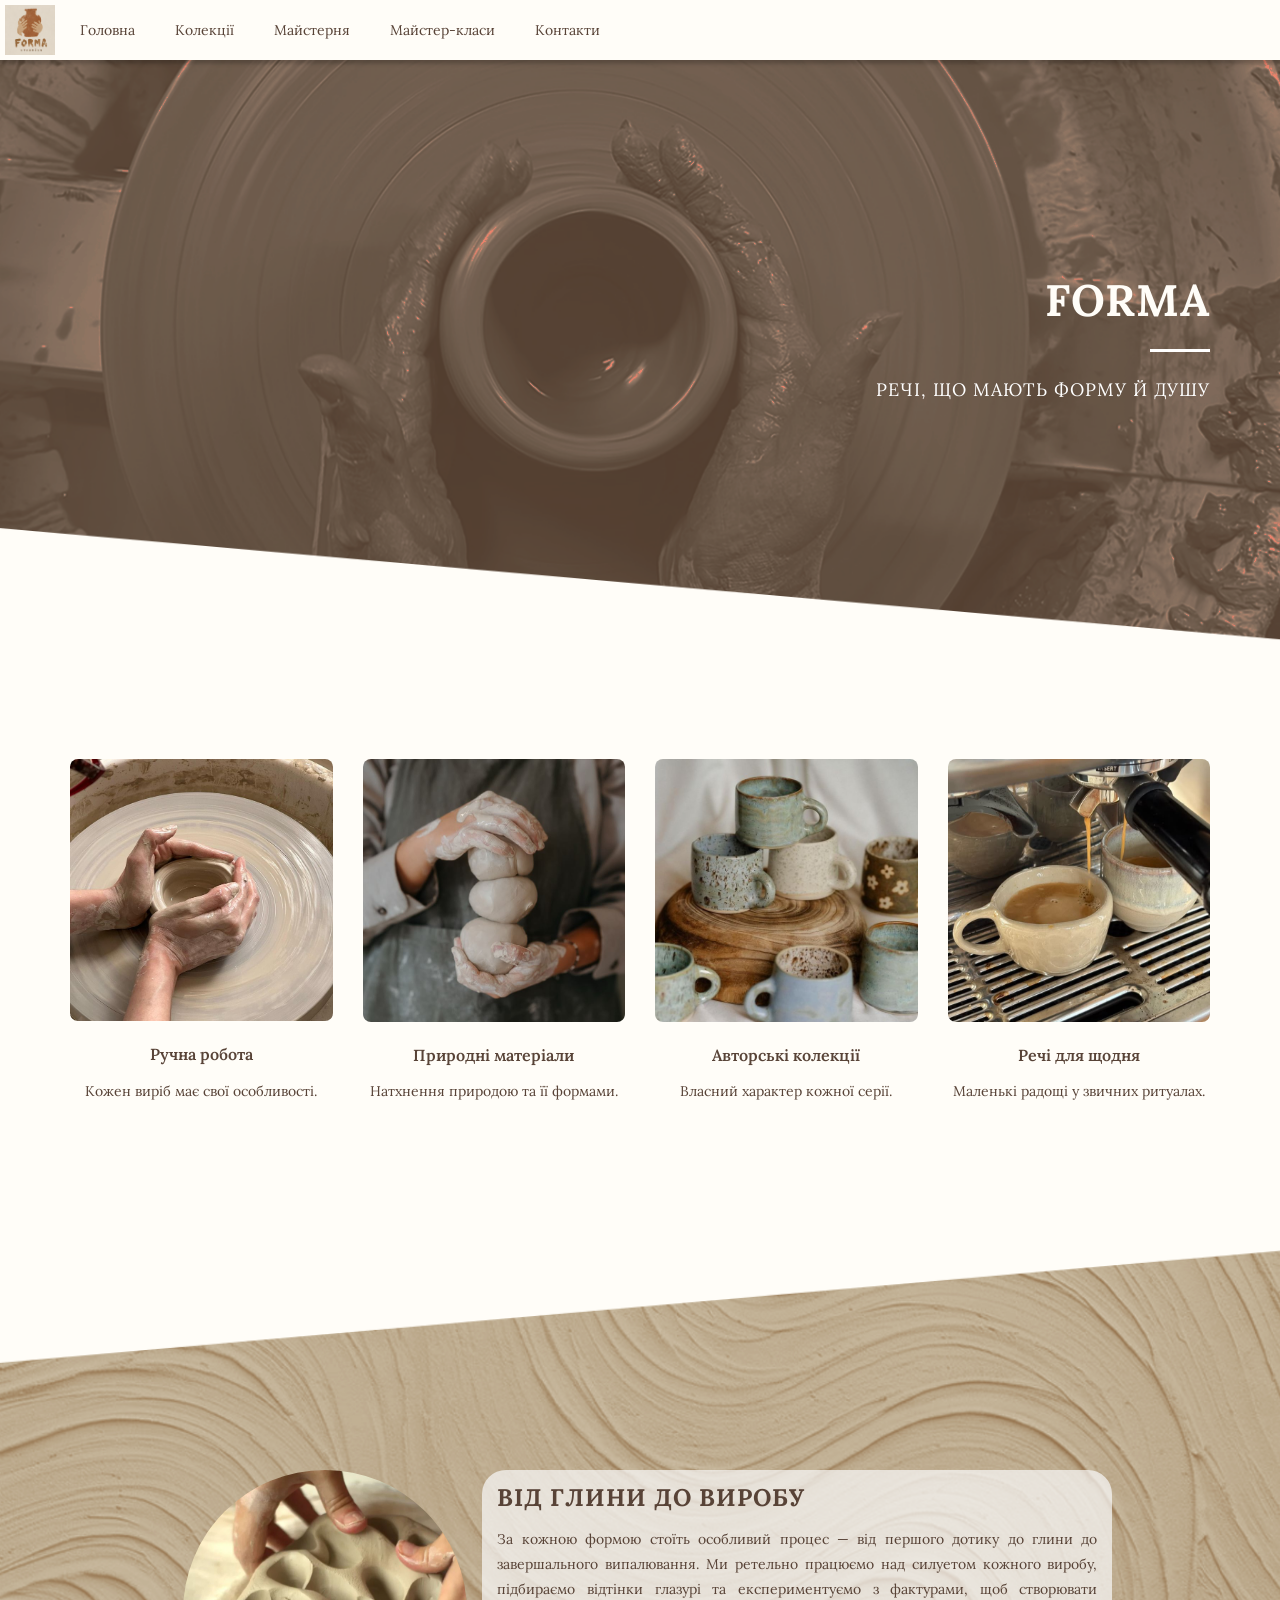
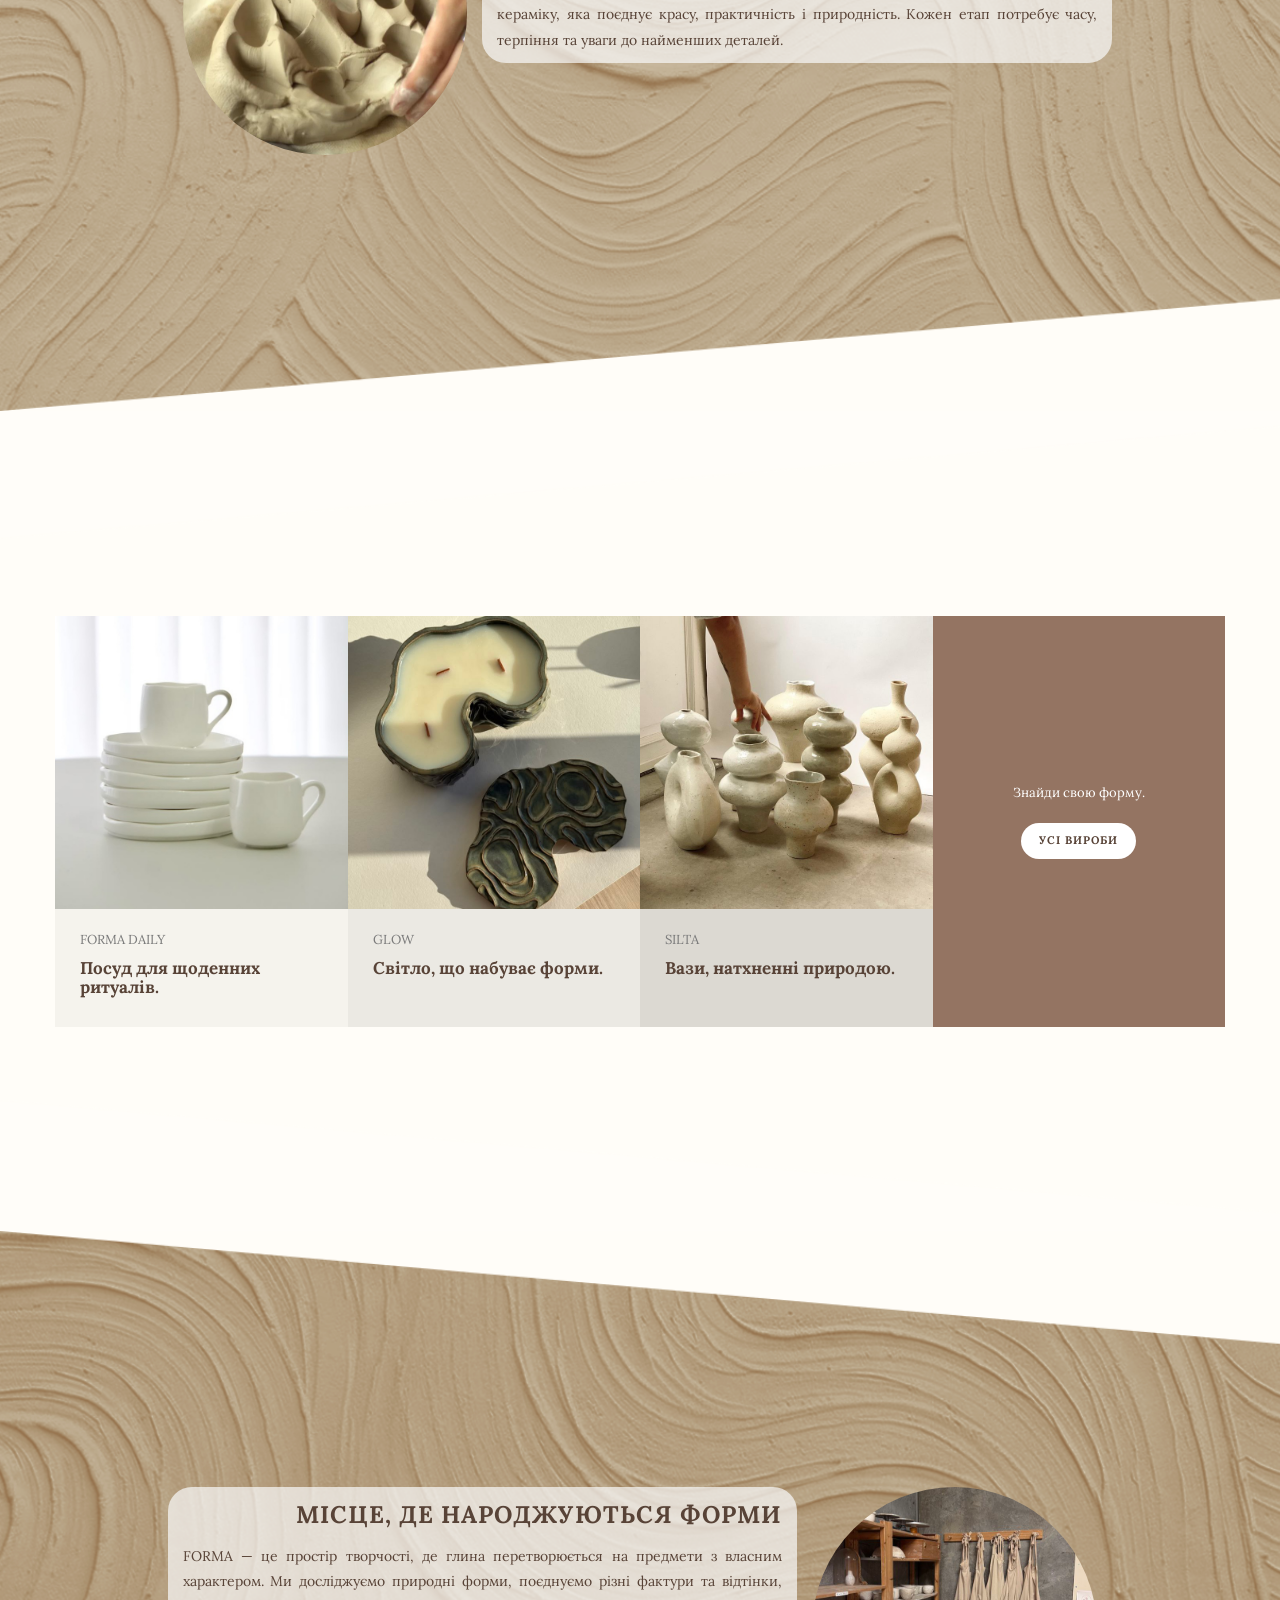
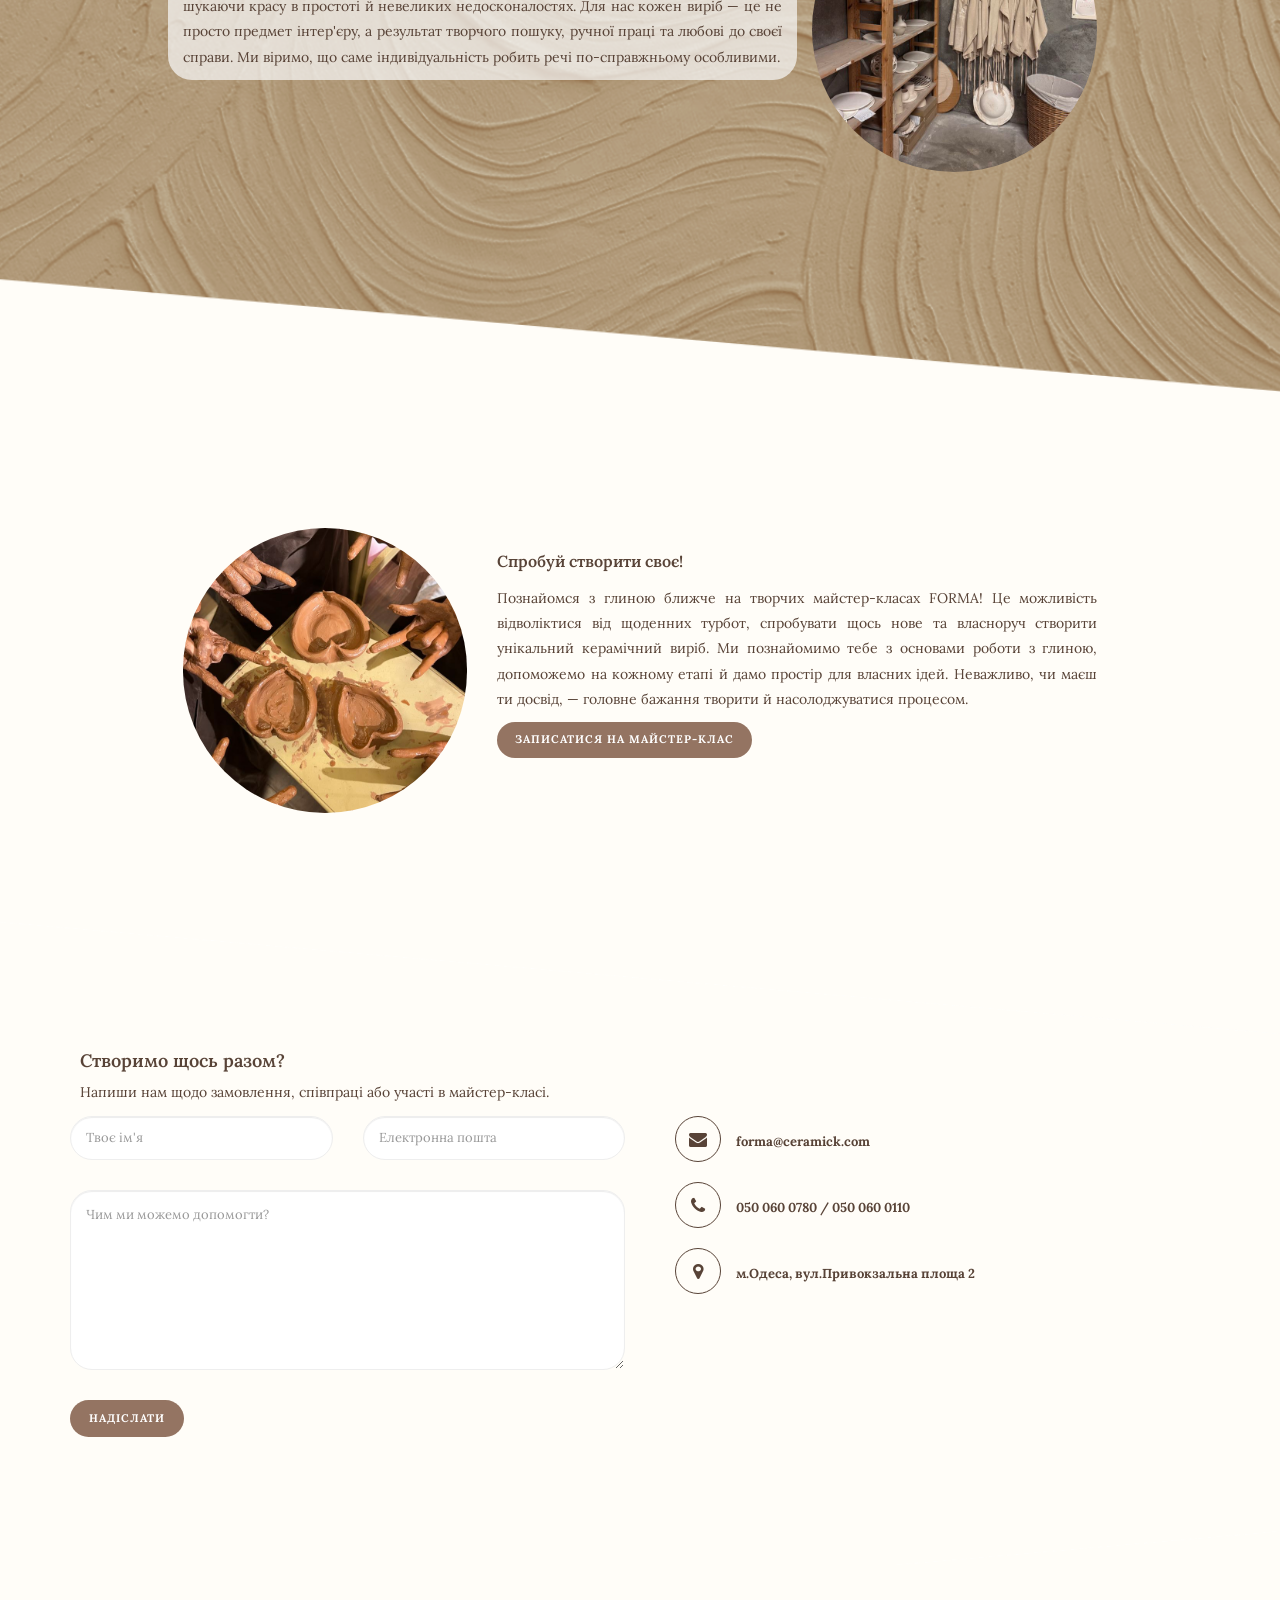
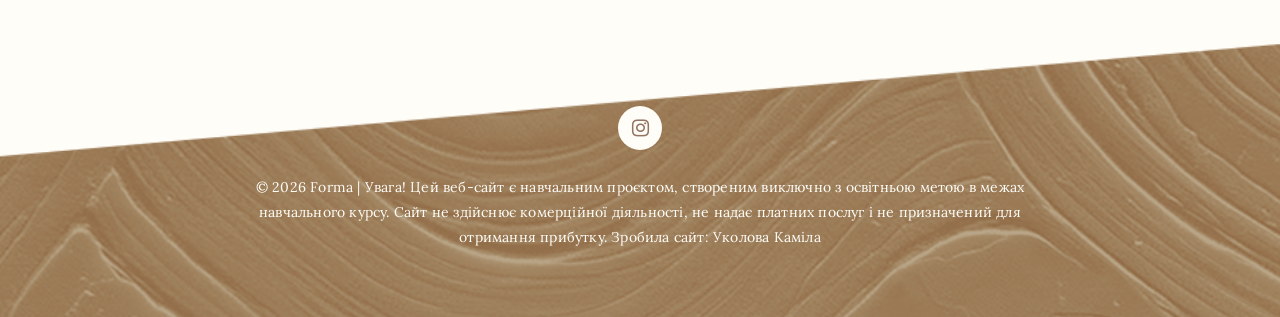
==== index.html @ e882577b "Add files via upload" ====
<!doctype html>
<!--[if lt IE 7]>      <html class="no-js lt-ie9 lt-ie8 lt-ie7" lang=""> <![endif]-->
<!--[if IE 7]>         <html class="no-js lt-ie9 lt-ie8" lang=""> <![endif]-->
<!--[if IE 8]>         <html class="no-js lt-ie9" lang=""> <![endif]-->
<!--[if gt IE 8]><!--> <html class="no-js" lang=""> <!--<![endif]-->
    <head>
        <meta charset="utf-8">
        <meta http-equiv="X-UA-Compatible" content="IE=edge,chrome=1">
<!--

Template 2091 Ziggy

http://www.tooplate.com/view/2091-ziggy

-->
        <title>Forma ceramick</title>
        <meta name="description" content="">
        <meta name="viewport" content="width=device-width, initial-scale=1">
        
		<link href="https://fonts.googleapis.com/css2?family=Lora:wght@400;500;600;700&display=swap" rel="stylesheet">
        <link rel="apple-touch-icon" href="apple-touch-icon.png">

        <link rel="stylesheet" href="css/bootstrap.min.css">
        <link rel="stylesheet" href="css/bootstrap-theme.min.css">
        <link rel="stylesheet" href="css/fontAwesome.css">
        <link rel="stylesheet" href="css/tooplate-style.css">

        <script src="js/vendor/modernizr-2.8.3-respond-1.4.2.min.js"></script>
		<style>
			.coolknopki{
				padding: 20px;
				color: #584337;
				transition: all 0.3s;
			}
			.coolknopki:hover {
				background-color: #584337;
				color: rgb(255, 253, 248);
				text-decoration: none;
			}
			.icon {
				overflow: hidden;
				border-radius: 8px;
			}
			.icon img {
				width: 100%;
				display: block;
				transition: transform 0.4s ease;
			}
			.icon:hover img {
				transform: scale(1.08);
			}
			html {
				scroll-behavior: smooth;
			}
			.krutayaknopka {
				text-decoration: none;
				padding: 10px 18px;
				display: inline-block;
				border-radius: 24px;
				font-size: 11px;
				text-transform: uppercase;
				font-weight: 700;
				background-color: #947462;
				color: #fff;
				letter-spacing: 1px;
				transition: all 0.3s;

			}
			.krutayaknopka:hover {
				color: #fff;
				background-color: #584337;
				text-decoration: none;
			}
			.fon {
				background-color: rgba(250, 250, 250, 70%);
				border-radius: 24px;
			}
			
			.krug {
				border-radius: 50%;
			} 
			.description {
				text-align: justify;
			}
			
			h4 {
				color: #584337;
				font-weight: 700;
			}
			
			p {
				color: #584337;
			}
			body,
			button,
			input,
			textarea,
			select {
				font-family: 'Lora', serif;
			}

			p {
				font-size: 14px;
				line-height: 1.8;
				color: #584337;
			}

			h4 {
				font-family: 'Lora', serif;
				font-weight: 600;
				color: #584337;
			}
		</style>
    </head>
    <body style="background-color: rgb(255, 253, 248)">
          <div style="position:fixed; background-color: rgb(255, 253, 248); z-index: 99999999; width: 100%; box-shadow: 0 4px 3.8px .2px rgba(0, 0, 0, .22); display: flex;" class="nav-links">
			<img src= "img\forma logo.png" alt="cool logo" style="width: 50px; height: 50px; margin: 5px">
			<a href="#home" class="coolknopki">Головна</a>
			<a href="portfolio-page.html" class="coolknopki">Колекції</a>
			<a href="#workshop" class="coolknopki">Майстерня</a>
			<a href="#classes" class="coolknopki">Майстер-класи</a>	
			<a href="#contacts" class="coolknopki">Контакти</a>
		  </div>

        <section id="home" class="first-section">
          <div class="container">
            <div class="row">
              <div class="col-md-12">
                <div class="text-content">
                  <h2 style="color: rgb(255, 253, 248)">Forma</h2>
                  <div class="line-dec"></div>
                  <span>Речі, що мають форму й душу</span>
                </div>
              </div>
            </div>
          </div>
        </section>

        <section class="second-section">
          <div class="container">
            <div class="row">
              <div class="col-md-3 col-sm-6">
                <div class="service-item">
                  <div class="icon">
                    <img src="img/ручна робота.jpg" alt="">
                  </div>
                  <h4>Ручна робота</h4>
                  <p>Кожен виріб має свої особливості.</p>
                </div>
              </div>
              <div class="col-md-3 col-sm-6">
                <div class="service-item">
                  <div class="icon">
                    <img src="img/природні матеріали.jpg" alt="">
                  </div>
                  <h4>Природні матеріали</h4>
                  <p>Натхнення природою та її формами.</p>
                </div>
              </div>
              <div class="col-md-3 col-sm-6">
                <div class="service-item">
                  <div class="icon">
                    <img src="img/авторські колекції.jpg" alt="">
                  </div>
                  <h4>Авторські колекції</h4>
                  <p>Власний характер кожної серії.</p>
                </div>
              </div>
              <div class="col-md-3 col-sm-6">
                <div class="service-item">
                  <div class="icon">
                    <img src="img/речі на щодня.jpg" alt="">
                  </div>
                  <h4>Речі для щодня</h4>
                  <p>Маленькі радощі у звичних ритуалах.</p>
                </div>
              </div>
            </div>
          </div>
        </section>

        <section class="third-section">
          <div class="container">
            <div class="row">
              <div class="col-md-10 col-md-offset-1">
                <div class="left-image col-md-4" >
                  <img src="img/від глини до виробу.jpg" class="krug" alt="">
                </div>
                <div class="right-text col-md-8 fon">
                  <h4 style="margin-top: 15px">Від глини до виробу</h4>
                  <p class="description">За кожною формою стоїть особливий процес — від першого дотику до глини до завершального випалювання. Ми ретельно працюємо над силуетом кожного виробу, підбираємо відтінки глазурі та експериментуємо з фактурами, щоб створювати кераміку, яка поєднує красу, практичність і природність. Кожен етап потребує часу, терпіння та уваги до найменших деталей.</p>
                </div>
              </div>
            </div>
          </div>
        </section>

        <section class="fourth-section">
          <div class="container">
            <div class="row">
              <div class="col-md-3 col-sm-6">
                <div class="portfolio-item first-item">
                  <div class="image icon" style="border-radius:0">
                    <a href="img/01-big-item.jpg" data-lightbox="image-1"><img src="img/щоденні ритуали.jpg"></a>
                  </div>
                  <div class="text">
                    <span>FORMA DAILY</span>
                    <h4>Посуд для щоденних ритуалів.</h4>
                  </div>
                </div>
              </div>
              <div class="col-md-3 col-sm-6">
                <div class="portfolio-item second-item">
                  <div class="image icon" style="border-radius:0">
                    <a href="img/02-big-item.jpg" data-lightbox="image-1"><img src="img/свічки2.jpg"></a>
                  </div>
                  <div class="text">
                    <span>GLOW</span>
                    <h4>Світло, що набуває форми.</h4>
                  </div>
                </div>
              </div>
              <div class="col-md-3 col-sm-6">
                <div class="portfolio-item third-item">
                  <div class="image icon" style="border-radius:0">
                    <a href="img/03-big-item.jpg" data-lightbox="image-1"><img src="img/декор і плавні силуети.jpg"></a>
                  </div>
                  <div class="text">
                    <span>SILTA</span>
                    <h4>Вази, натхненні природою.</h4>
                  </div>
                </div>
              </div>
              <div class="col-md-3 col-sm-6">
                <div class="send-to-portfolio">
                  <span>Знайди свою форму.</span>
                  <div class="primary-button">
                    <a href="portfolio-page.html">Усі вироби</a>
                  </div>
                </div>
              </div>
            </div>
          </div>
        </section>

        <section id="workshop" class="fivth-section">
          <div class="container">
            <div class="row">
              <div class="col-md-10 col-md-offset-1"> 
                <div class="left-text col-md-8 fon">
                  <h4 style="margin-top: 15px">Місце, де народжуються форми</h4>
                  <p class="description">FORMA — це простір творчості, де глина перетворюється на предмети з власним характером. Ми досліджуємо природні форми, поєднуємо різні фактури та відтінки, шукаючи красу в простоті й невеликих недосконалостях. Для нас кожен виріб — це не просто предмет інтер'єру, а результат творчого пошуку, ручної праці та любові до своєї справи. Ми віримо, що саме індивідуальність робить речі по-справжньому особливими.</p>
                </div>
                <div class="right-image col-md-4">
                  <img src="img/історія форми.jpg" class="krug"  alt="">
                </div>
              </div>
            </div>
          </div>
        </section>
		
		<section id="classes" class="second-section">
          <div class="container">
            <div class="row">
				<div class="col-md-10 col-md-offset-1">
					<div class="left-image col-md-4">
					  <img src="img/майстеркласи.jpg" class="kartinka krug"  alt="">
					</div>
					<div class="right-text col-md-8">
					  <h4>Спробуй створити своє!</h4>
					  <p class="description">Познайомся з глиною ближче на творчих майстер-класах FORMA! Це можливість відволіктися від щоденних турбот, спробувати щось нове та власноруч створити унікальний керамічний виріб. Ми познайомимо тебе з основами роботи з глиною, допоможемо на кожному етапі й дамо простір для власних ідей. Неважливо, чи маєш ти досвід, — головне бажання творити й насолоджуватися процесом.</p>
					</div>
					<div>
						<a href="#contacts" class="krutayaknopka" style="margin-left: 15px">ЗАПИСАТИСЯ НА МАЙСТЕР-КЛАС</a>
					</div>
				</div>
            </div>
          </div>
        </section>

        <section id="contacts" class="sixth-section">
          <div class="container">
            <div class="row">
				<h4 style= "padding-left:25px">Створимо щось разом?</h4>
				<p style= "padding-left:25px">Напиши нам щодо замовлення, співпраці або участі в майстер-класі.</p>
              <div class="col-md-6">
                <div class="row">
                  <form id="contact" action="" method="post">
                    <div class="col-md-6">
                      <fieldset>
                        <input name="name" type="text" class="form-control" id="name" placeholder="Твоє ім'я" required="">
                      </fieldset>
                    </div>
                    <div class="col-md-6">
                      <fieldset>
                        <input name="email" type="email" class="form-control" id="email" placeholder="Електронна пошта" required="">
                      </fieldset>
                    </div>
                    <div class="col-md-12">
                      <fieldset>
                        <textarea name="message" rows="6" class="form-control" id="message" placeholder="Чим ми можемо допомогти?" required=""></textarea>
                      </fieldset>
                    </div>
                    <div class="col-md-12">
                      <fieldset>
                        <button type="submit" id="form-submit" class="btn">НАДІСЛАТИ</button>
                      </fieldset>
                    </div>
                  </form>
                </div>
              </div>
              <div class="col-md-5">
                <div class="right-info">
                  <ul>
                    <li><a href="#"><i class="fa fa-envelope"></i>forma@ceramick.com</a></li>
                    <li><a href="#"><i class="fa fa-phone"></i>050 060 0780 / 050 060 0110</a></li>
                    <li><a href="#"><i class="fa fa-map-marker"></i>м.Одеса, вул.Привокзальна площа 2</a></li>
                  </ul>
                </div>
              </div>
            </div>
          </div>
        </section>

        <footer>
          <div class="container">
            <div class="row">
              <div class="col-md-12">
                <ul>
					<li>
						<a href="https://www.instagram.com/a.valaku?cplk=MWNodnZlajVlbTN4bg=="
						   target="_blank"
						   rel="noopener noreferrer"
						   aria-label="Instagram FORMA">
							<i class="fa fa-instagram" aria-hidden="true"></i>
						</a>
					</li>
				</ul>
                <p class="copyright">
					&copy; 2026 Forma | Увага! Цей веб-сайт є навчальним проєктом,
					створеним виключно з освітньою метою в межах навчального курсу.
					Сайт не здійснює комерційної діяльності, не надає платних послуг
					і не призначений для отримання прибутку. Зробила сайт: Уколова Каміла
				</p>
              </div>
            </div>
          </div>
        </footer>

        <script src="//ajax.googleapis.com/ajax/libs/jquery/1.11.2/jquery.min.js"></script>
        <script>window.jQuery || document.write('<script src="js/vendor/jquery-1.11.2.min.js"><\/script>')</script>

        <script src="js/vendor/bootstrap.min.js"></script>

        <script src="js/plugins.js"></script>
        <script src="js/main.js"></script>

    </body>
</html>
---- css/tooplate-style.css ----
/* 

Template 2091 Ziggy

http://www.tooplate.com/view/2091-ziggy

*/

/*============
BASIC STYLE
============*/

ul {
	padding: 0;
	margin: 0;
	list-style: none;
}

body {
    font-family: 'Lora', serif;
}

p {
	font-size: 13px;
	color: #7a7a7a;
	line-height: 22px;
}

.primary-button a {
	text-decoration: none;
	padding: 10px 18px;
	display: inline-block;
	border-radius: 24px;
	font-size: 11px;
	text-transform: uppercase;
	font-weight: 700;
	letter-spacing: 1px;
}
section[id] {
    scroll-margin-top: 70px;
}

/* ======================
----- FIRST SECTION------
=======================*/

.first-section {
	background-image: url(../img/first-section-new1.png);
	background-size: cover;
	width: 100%;
	background-repeat: no-repeat;
	padding: 20% 0px 20% 0px;
}

.first-section .text-content {
	text-align: right;
	color: #fff;
}

.first-section .text-content h2 {
	font-size: 44px;
	text-transform: uppercase;
	font-weight: 900;
	letter-spacing: 1px;
}

.first-section .text-content .line-dec {
	width: 60px;
	height: 3px;
	background-color: #fff;
	margin: 25px 0px 25px auto;
}

.first-section .text-content span {
	font-size: 18px;
	text-transform: uppercase;
	font-weight: 300;
	letter-spacing: 1px;
}


/* ======================
---- SECOND SECTION------
=======================*/

.second-section {
	padding: 100px 0px;
}

.second-section .service-item {
	text-align: center;
}

.second-section .service-item .icon img {
	max-width: 100%;
	overflow: hidden;
}

.second-section h4 {
	font-size: 16px;
	margin-top: 25px;
	margin-bottom: 15px;
}


/* ======================
----- THIRD SECTION------
=======================*/

.third-section {
	background-image: url(../img/third-section-new.png);
	background-size: cover;
	width: 100%;
	background-repeat: no-repeat;
	padding: 20% 0px;
}

.third-section .left-image img {
	width: 100%;
	overflow: hidden;
	text-align: center;
}

.kartinka {
	width: 100%;
	overflow: hidden;
	text-align: center;
}

.third-section .right-text {
	display: inline;
}

.third-section em {
	font-size: 18px;
	font-style: normal;
	font-weight: 300;
}

.third-section h4 {
	margin-top: 60px;
	font-size: 24px;
	font-weight: 700;
	text-transform: uppercase;
	letter-spacing: 1px;
}

.third-section p {
	margin-top: 15px;
}


/* ======================
---- FOURTH SECTION -----
=======================*/

.fourth-section {
	background-image: url(../img/fourth-section-new.png);
	background-size: cover;
	width: 100%;
	background-repeat: no-repeat;
	padding: 16% 0px;
}

.fourth-section .col-md-3 {
	padding-left: 0px;
	padding-right: 0px;
}

.fourth-section .portfolio-item img {
	width: 100%;
	overflow: hidden;
	aspect-ratio: 1/1;
}

.fourth-section .first-item .text {
	background-color: #4f473a0e;
}

.fourth-section .second-item .text {
	background-color: #4f473a1c;
}

.fourth-section .third-item .text {
	background-color: #4f473a33;
}

.fourth-section .portfolio-item .text {
	padding: 20px 25px;
	height: 120px;
}

.fourth-section .portfolio-item .text span {
	font-size: 13px;
	color: #7a7a7a;
}

.fourth-section .portfolio-item .text h4 {
	font-size: 17px;
	font-weight: 700;
}

.fourth-section .send-to-portfolio {
	background-color: #947462;
	text-align: center;
	padding:  46.7% 0px;
}

.fourth-section .send-to-portfolio span {
	display: inline-block;
	font-size: 13px;
	color: #fff;
}

.fourth-section .send-to-portfolio .primary-button {
	margin-top: 20px;
}

.fourth-section .send-to-portfolio .primary-button a {
	background-color: #fff;
	color: #584337;
	transition: all 0.3s;
}

.fourth-section .send-to-portfolio .primary-button a:hover {
	background-color: #584337;
	color: #fff;

}

.fourth-section .row {
    display: flex;
    align-items: stretch;
}

.fourth-section .row > .col-md-3 {
    display: flex;
    flex-direction: column;
}

.fourth-section .portfolio-item {
    width: 100%;
    display: flex;
    flex-direction: column;
    height: 100%;
}

.fourth-section .portfolio-item .image {
    flex-shrink: 0;
}

.fourth-section .portfolio-item .text {
    flex: 1;
}

.fourth-section .send-to-portfolio {
    width: 100%;
    height: 100%;
    padding: 20px;
    display: flex;
    flex-direction: column;
    justify-content: center;
    align-items: center;
    box-sizing: border-box;
    text-align: center;
}
@media (max-width: 767px) {
    .fourth-section .row {
        display: block;
    }

    .fourth-section .row > .col-md-3 {
        display: block;
    }

    .fourth-section .send-to-portfolio {
        min-height: 220px;
        height: auto;
    }
}

/* ======================
----- FIVTH SECTION------
=======================*/

.fivth-section {
	background-image: url(../img/fivth-section-new.png);
	background-size: cover;
	width: 100%;
	background-repeat: no-repeat;
	padding: 20% 0px;
}

.fivth-section .right-image {
	display: inline;
}

.fivth-section .right-image img {
	max-width: 100%;
	overflow: hidden;
	text-align: center;
}

.fivth-section .left-text {
	display: inline;
	text-align: right;
}

.fivth-section em {
	font-size: 18px;
	font-style: normal;
	font-weight: 300;
}

.fivth-section h4 {
	margin-top: 60px;
	font-size: 24px;
	font-weight: 700;
	text-transform: uppercase;
	letter-spacing: 1px;
}

.fivth-section p {
	margin-top: 15px;
}


/* ======================
----- SIXTH SECTION------
=======================*/

.sixth-section {
	background-image: url(../img/sixth-section-new.png);
	background-size: cover;
	width: 100%;
	background-repeat: no-repeat;
	padding: 10% 0px;
}

.sixth-section input {
	padding-left: 15px;
	font-size: 13px;
	color: #7a7a7a;
	border: 1px solid #eee;
	outline: none;
	height: 44px;
	border-radius: 22px;
	width: 100%;
	margin-bottom: 30px;
}

.sixth-section textarea {
	border-radius: 22px;
	border: 1px solid #eee;
	padding: 15px;
	font-size: 13px;
	color: #7a7a7a;
	outline: none;
	margin-bottom: 25px;
	height: 180px;
	max-height: 250px;
	width: 100%;
	max-width: 100%;
	max-height: 240px;
	display: inline-block;
}

.sixth-section button {
	text-decoration: none;
	padding: 10px 18px;
	display: inline-block;
	border-radius: 24px;
	font-size: 11px;
	text-transform: uppercase;
	font-weight: 700;
	background-color: #947462;
	color: #fff;
	letter-spacing: 1px;
	transition: all 0.3s;

}

.sixth-section button:hover {
	color: #fff;
	background-color: #584337;
}

.sixth-section .right-info {
	margin-left: 20px;
}

.sixth-section .right-info ul {
	padding: 0;
	margin: 0;
	list-style: none;
}

.sixth-section .right-info ul li {
	display: block;
	font-size: 13px;
	font-weight: 700;
	color: #584337;
	margin-bottom: 20px;
}

.sixth-section .right-info ul li a {
	text-decoration: none;
	color: #584337;
}

.sixth-section .right-info ul li i {
	margin-right: 15px;
	display: inline-block;
	width: 46px;
	height: 46px;
	line-height: 46px;
	text-align: center;
	color: #584337;
	border-radius: 50%;
	border: 1px solid #584337;
	font-size: 18px;
}

/* ======================
----- FOOTER SECTION ----
=======================*/

footer {
	text-align: center;
	background-image: url(../img/footer-new.png);
	background-size: cover;
	width: 100%;
	background-repeat: no-repeat;
	padding: 11% 0px 4% 0px;
}

footer ul {
	padding: 0;
	margin: 0;
	list-style: none;
}

footer ul li {
	display: inline-block;
	margin: 0 3px;
}

footer ul li a {
    font-size: 20px;
    color: #947462;
    display: inline-flex;
    align-items: center;
    justify-content: center;
    width: 44px;
    height: 44px;
    text-align: center;
    background-color: #fffdf8;
    border-radius: 50%;
    transition: all 0.3s ease;
    text-decoration: none;
}

footer ul li a:hover {
    background-color: #584337;
    color: #fffdf8;
}

footer p {
	margin-top: 20px;
	font-size: 13px;
	font-weight: 300;
	letter-spacing: 0.2px;
	color: #fff;
}

footer em {
	font-style: normal;
	font-weight: 600;
}

footer a {
	color: #fff;
}

footer a:hover {
	color: #fff;
}


/* =====================
----- GALLERY PAGE -----
======================*/

.first-gallery-section {
	background-image: url(../img/first-section-new1.png);
	background-size: cover;
	width: 100%;
	background-repeat: no-repeat;
	padding: 20% 0px 20% 0px;
}

.first-gallery-section .text-content {
	text-align: right;
	color: #fff;
}

.first-gallery-section .text-content h2 {
	font-size: 44px;
	text-transform: uppercase;
	font-weight: 900;
	letter-spacing: 1px;
}

.first-gallery-section .text-content .line-dec {
	width: 60px;
	height: 3px;
	background-color: #fff;
	margin: 25px 0px 25px auto;
}

.first-gallery-section .text-content span {
	font-size: 18px;
	text-transform: uppercase;
	font-weight: 300;
	letter-spacing: 1px;
}

.send-to-home  {
	margin-top: 100px;
	margin-bottom: 50px;
}

.send-to-home .back-to-home {
	background-color: #415b90;
	text-align: center;
	padding: 45px 0px;
}

.send-to-home .back-to-home span {
	display: inline-block;
	font-size: 13px;
	color: #fff;
}

.send-to-home .back-to-home .primary-button {
	margin-top: 20px;
}

.send-to-home .back-to-home .primary-button a {
	background-color: #fff;
	color: #415b90;
}

.send-to-home .back-to-home .primary-button a:hover {
	background-color: #22304d;
	color: #fff;
	transition: all 0.3s;
}

.filter-categories {
  text-align: center;
  margin-bottom: 20px;
  margin-top: 10px;
}

.filter-categories ul li {
  margin: 0px 5px 15px 5px;
  display: inline-block;
}

.filter-categories ul li span {
  cursor: pointer;
  color: #947462;
  border-radius: 25px;
  background: #fffdf8;
  display: inline-block;
  border: 1px solid #947462;
  padding: 10px 18px;
  font-size: 11px;
  text-transform: uppercase;
  font-weight: 700;
  transition: all 0.3s
}

.filter-categories ul li.active span {
  background: #947462;
  color: white;
  border: 1px solid #947462;
}

.projects-holder .mix {
  display: none;
}

.content-wrapper {
	margin-bottom: 100px;
	text-align: center;
}

.content-wrapper .portfolio-items {
	margin-top: 30px;
}

.content-wrapper ul {
	padding: 0;
	margin: 0;
	list-style: none;
}

.content-wrapper .project-item {
	margin-top: 25px;
}

.content-wrapper .project-item img {
	width: 100%;
	overflow: hidden;
}

.content-wrapper .project-item .text {
	text-align: left;
	padding: 20px 25px;
	background-color: #4f473a0e;
	height: 120px
}

.content-wrapper .project-item .text span {
	font-size: 13px;
}

.content-wrapper .project-item .text h4 {
	font-size: 17px;
	font-weight: 700;
}


/* ======================
-- RESPONSIVE SECTION ---
=======================*/

@media (max-width: 1200px){

	.fourth-section .send-to-portfolio {
		padding:  50% 0px;
		height: 362.5px;
		display: grid;
        place-content: center;
	}

	.gallery-page .portfolio-items  {
		margin-right: 15px;
	}

}

@media (max-width: 992px){

	.fourth-section .send-to-portfolio {
		padding:  45.8% 0px;
	}

	.third-section {
		text-align: center;
	}

	.third-section .right-text {
		text-align: left;
	}

	.third-section .left-image img {
		width: 50%;
	}
	
	.kartinka {
		width: 50%;
	}

	.fivth-section {
		text-align: center;
	}

	.fivth-section .left-text {
		text-align: left;
	}

	.fivth-section .right-image img {
		margin-top: 30px;
		width: 50%;
	}

	.sixth-section .right-info {
		text-align: left;
		margin-left: 0px;
		margin-top: 45px;
	}

}

@media (max-width: 850px){

	.send-to-home  {
		margin-top: 80px;
	}

	.first-gallery-section {
		padding: 10% 0px 40% 0px;
	}

	.first-section {
		padding: 150px 0px 200px 0px;
	}

	.first-section .text-content {
		text-align: center;
	}

	.first-section .text-content .line-dec {
		margin: 25px auto;
	}

	.second-section {
		padding: 50px 0px 0px 0px;
	}

	.second-section .service-item {
		margin-bottom: 50px;
	}

	.third-section {
		margin-top: -50px;
		text-align: center;
		padding: 250px 0px 150px 0px;
	}

	.third-section .right-text {
		text-align: left;
	}

	.fourth-section {
		padding: 150px 0px;
	}

	.fourth-section .col-md-3 {
		padding-left: 15px;
		padding-right: 15px;
	}

	.fourth-section .portfolio-item {
		margin-bottom: 30px;
	}

	.fourth-section .send-to-portfolio {
		padding:  46% 0px;
	}

	.fivth-section {
		text-align: center;
		padding: 50px 0px 250px 0px;
	}

	.fivth-section .left-text {
		text-align: left;
		margin-bottom: 30px;
		display: inline-block;
	}

	.sixth-section {
		text-align: center;
		padding: 0px 0px 0px 0px;
	}

	.sixth-section .right-info {
		text-align: left;
		margin-left: 0px;
		margin-top: 45px;
	}

	footer {
		margin-top: -50px;
		padding: 200px 0px 20px 0px;
	}
}


@media (max-width: 590px){

	.third-section {
		text-align: center;
	}

	.third-section .left-image img {
		width: 80%;
	}

	.fivth-section {
		text-align: center;
	}

	.fivth-section .right-image img {
		width: 80%;
	}
	
}

/*========================================
----------- LIGHT BOX STYLE ------------
========================================*/

/* Preload images */
body:after {
  content: url(../img/close.png) url(../img/loading.gif) url(../img/prev.png) url(../img/next.png);
  display: none;
}

body.lb-disable-scrolling {
  overflow: hidden;
}

.lightboxOverlay {
  position: absolute;
  top: 0;
  left: 0;
  z-index: 9999;
  background-color: black;
  filter: progid:DXImageTransform.Microsoft.Alpha(Opacity=80);
  opacity: 0.8;
  display: none;
}

.lightbox {
  position: absolute;
  margin-top: 5%;
  left: 0;
  width: 100%;
  z-index: 10000;
  text-align: center;
  line-height: 0;
  font-weight: normal;
}

.lightbox .lb-image {
  display: block;
  height: auto;
  max-width: inherit;
  max-height: none;
  border-radius: 3px;

  /* Image border */
  border: 4px solid white;
}

.lightbox a img {
  border: none;
}

.lb-outerContainer {
  position: relative;
  *zoom: 1;
  width: 250px;
  height: 250px;
  margin: 0 auto;
  border-radius: 4px;

  /* Background color behind image.
     This is visible during transitions. */
  background-color: white;
}

.lb-outerContainer:after {
  content: "";
  display: table;
  clear: both;
}

.lb-loader {
  position: absolute;
  top: 43%;
  left: 0;
  height: 25%;
  width: 100%;
  text-align: center;
  line-height: 0;
}

.lb-cancel {
  display: block;
  width: 32px;
  height: 32px;
  margin: 0 auto;
  background: url(../img/loading.gif) no-repeat;
}

.lb-nav {
  position: absolute;
  top: 0;
  left: 0;
  height: 100%;
  width: 100%;
  z-index: 10;
}

.lb-container > .nav {
  left: 0;
}

.lb-nav a {
  outline: none;
  background-image: url('[data-uri]');
}

.lb-prev, .lb-next {
  height: 100%;
  cursor: pointer;
  display: block;
}

.lb-nav a.lb-prev {
  width: 34%;
  left: 0;
  float: left;
  background: url(../img/prev.png) left 48% no-repeat;
  filter: progid:DXImageTransform.Microsoft.Alpha(Opacity=0);
  opacity: 0;
  -webkit-transition: opacity 0.6s;
  -moz-transition: opacity 0.6s;
  -o-transition: opacity 0.6s;
  transition: opacity 0.6s;
}

.lb-nav a.lb-prev:hover {
  filter: progid:DXImageTransform.Microsoft.Alpha(Opacity=100);
  opacity: 1;
}

.lb-nav a.lb-next {
  width: 64%;
  right: 0;
  float: right;
  background: url(../img/next.png) right 48% no-repeat;
  filter: progid:DXImageTransform.Microsoft.Alpha(Opacity=0);
  opacity: 0;
  -webkit-transition: opacity 0.6s;
  -moz-transition: opacity 0.6s;
  -o-transition: opacity 0.6s;
  transition: opacity 0.6s;
}

.lb-nav a.lb-next:hover {
  filter: progid:DXImageTransform.Microsoft.Alpha(Opacity=100);
  opacity: 1;
}

.lb-dataContainer {
  margin: 0 auto;
  padding-top: 5px;
  *zoom: 1;
  width: 100%;
  -moz-border-radius-bottomleft: 4px;
  -webkit-border-bottom-left-radius: 4px;
  border-bottom-left-radius: 4px;
  -moz-border-radius-bottomright: 4px;
  -webkit-border-bottom-right-radius: 4px;
  border-bottom-right-radius: 4px;
}

.lb-dataContainer:after {
  content: "";
  display: table;
  clear: both;
}

.lb-data {
  padding: 0 4px;
  color: #ccc;
}

.lb-data .lb-details {
  width: 85%;
  float: left;
  text-align: left;
  line-height: 1.1em;
}

.lb-data .lb-caption {
  font-size: 13px;
  font-weight: bold;
  line-height: 1em;
}

.lb-data .lb-caption a {
  color: #4ae;
}

.lb-data .lb-number {
  display: block;
  clear: left;
  padding-bottom: 1em;
  font-size: 12px;
  color: #999999;
}

.lb-data .lb-close {
  display: block;
  float: right;
  width: 30px;
  height: 30px;
  background: url(../img/close.png) top right no-repeat;
  text-align: right;
  outline: none;
  filter: progid:DXImageTransform.Microsoft.Alpha(Opacity=70);
  opacity: 0.7;
  -webkit-transition: opacity 0.2s;
  -moz-transition: opacity 0.2s;
  -o-transition: opacity 0.2s;
  transition: opacity 0.2s;
}

.lb-data .lb-close:hover {
  cursor: pointer;
  filter: progid:DXImageTransform.Microsoft.Alpha(Opacity=100);
  opacity: 1;
}

footer .copyright {
    max-width: 850px;
    margin: 25px auto 15px;
    padding: 0 20px;
    font-size: 14px;
    line-height: 1.8;
    font-weight: 400;
    color: #fffdf8;
    text-align: center;
    box-sizing: border-box;
}

@media (max-width: 600px) {
    footer .copyright {
        padding: 0 15px;
        font-size: 12px;
        line-height: 1.7;
    }
}
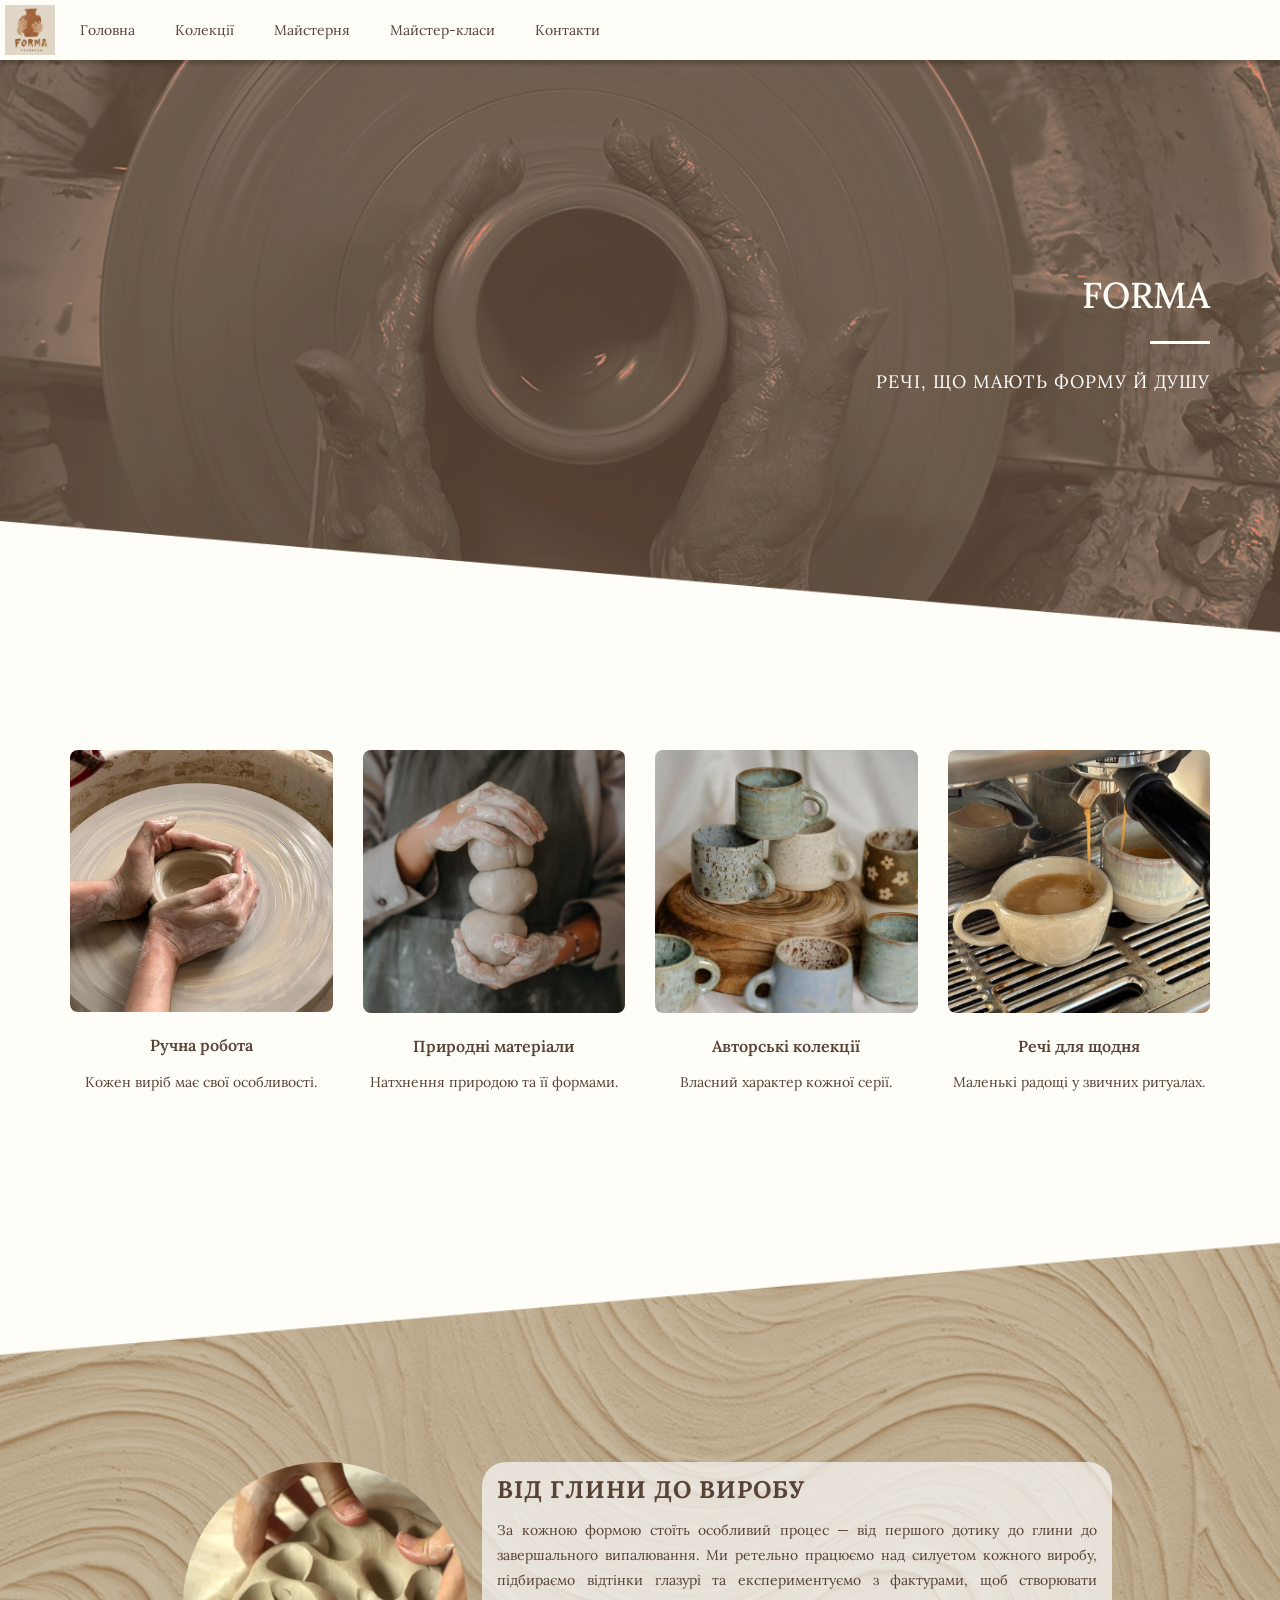
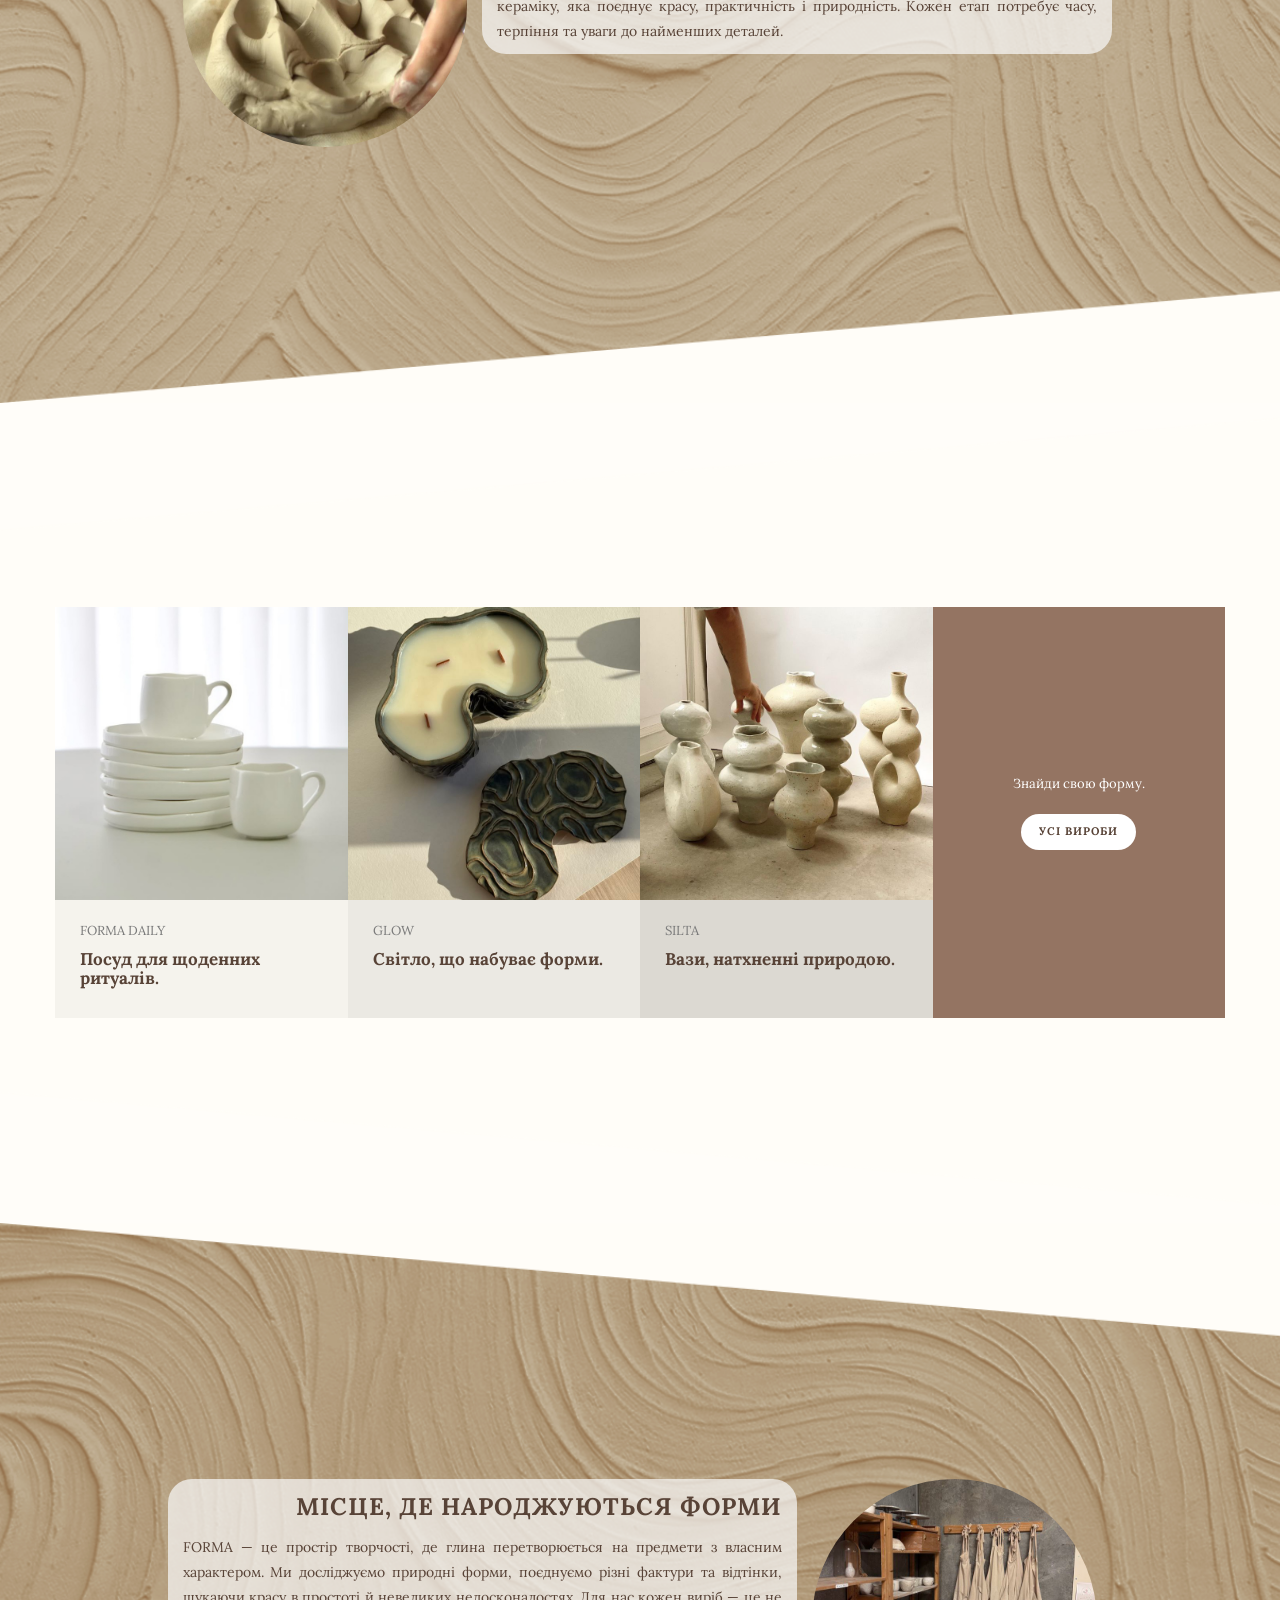
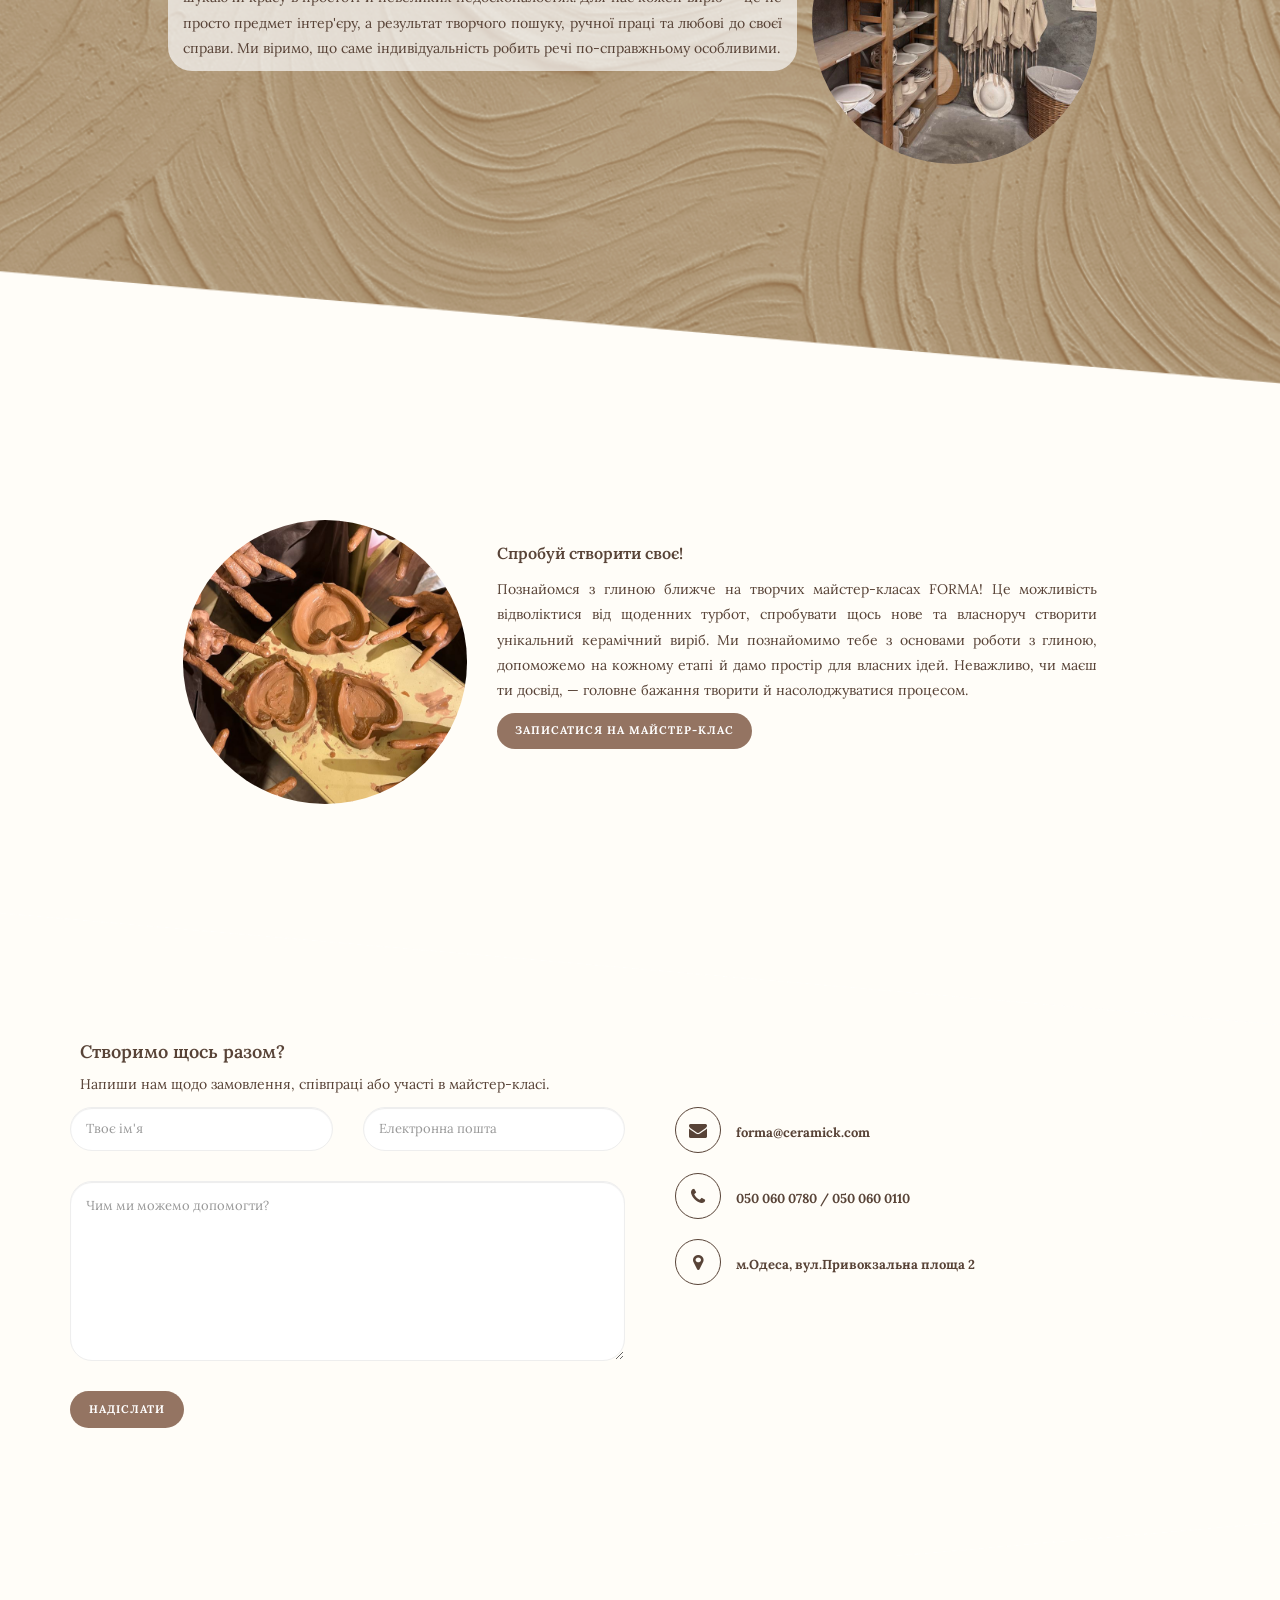
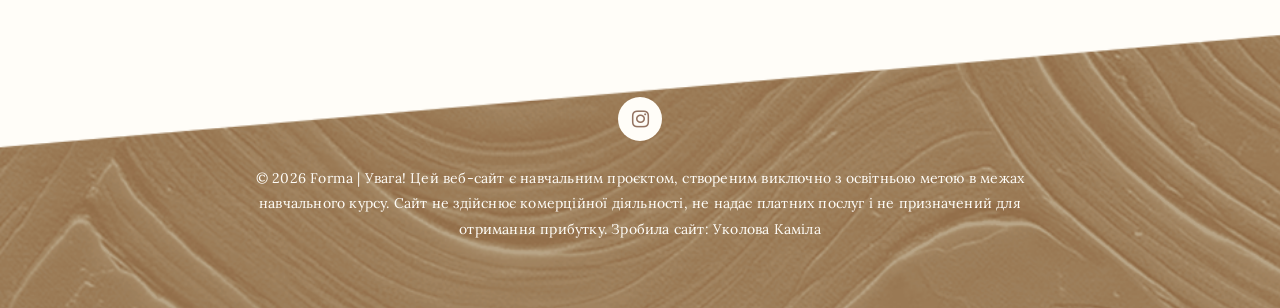
==== commit 06f587c2: "Add files via upload" ====
--- a/index.html
+++ b/index.html
@@ -4,6 +4,23 @@
 <!--[if IE 8]>         <html class="no-js lt-ie9" lang=""> <![endif]-->
 <!--[if gt IE 8]><!--> <html class="no-js" lang=""> <!--<![endif]-->
     <head>
+			<!-- Google tag (gtag.js) -->
+		<script async src="https://www.googletagmanager.com/gtag/js?id=G-7VQSRRHLS7"></script>
+		<script>
+		  window.dataLayer = window.dataLayer || [];
+		  function gtag(){dataLayer.push(arguments);}
+		  gtag('js', new Date());
+
+		  gtag('config', 'G-7VQSRRHLS7');
+		</script>
+		
+		<script type="text/javascript">
+			(function(c,l,a,r,i,t,y){
+				c[a]=c[a]||function(){(c[a].q=c[a].q||[]).push(arguments)};
+				t=l.createElement(r);t.async=1;t.src="https://www.clarity.ms/tag/"+i;
+				y=l.getElementsByTagName(r)[0];y.parentNode.insertBefore(t,y);
+			})(window, document, "clarity", "script", "z0v9w5tnoi");
+		</script>
         <meta charset="utf-8">
         <meta http-equiv="X-UA-Compatible" content="IE=edge,chrome=1">
 <!--
@@ -13,8 +30,11 @@
 http://www.tooplate.com/view/2091-ziggy
 
 -->
-        <title>Forma ceramick</title>
-        <meta name="description" content="">
+        <title>FORMA — авторська кераміка та майстер-класи в Одесі</title>
+
+		<meta name="description"
+		content="FORMA — керамічна майстерня в Одесі. Авторський посуд, вази ручної роботи та творчі майстер-класи з кераміки.">
+        
         <meta name="viewport" content="width=device-width, initial-scale=1">
         
 		<link href="https://fonts.googleapis.com/css2?family=Lora:wght@400;500;600;700&display=swap" rel="stylesheet">
@@ -127,7 +147,7 @@
             <div class="row">
               <div class="col-md-12">
                 <div class="text-content">
-                  <h2 style="color: rgb(255, 253, 248)">Forma</h2>
+                 <h1 style="color: rgb(255, 253, 248)">FORMA</h1>
                   <div class="line-dec"></div>
                   <span>Речі, що мають форму й душу</span>
                 </div>
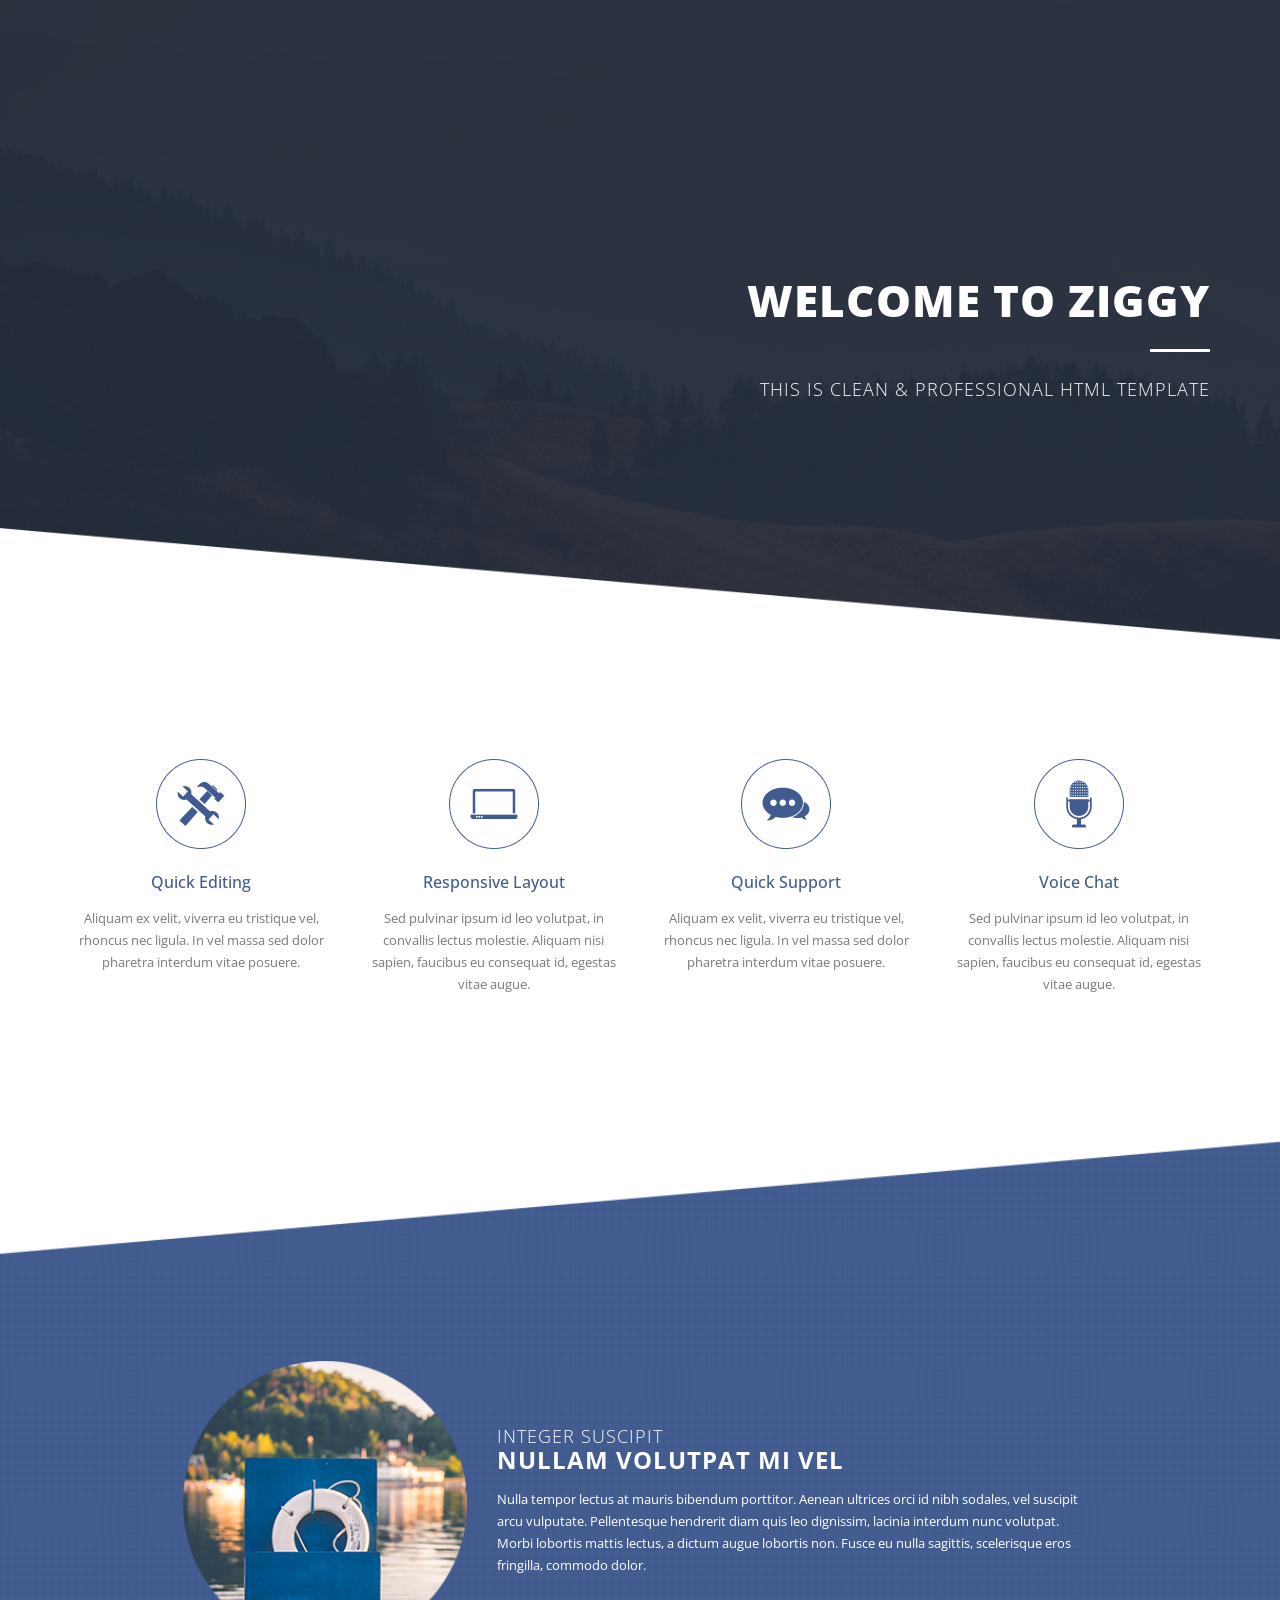
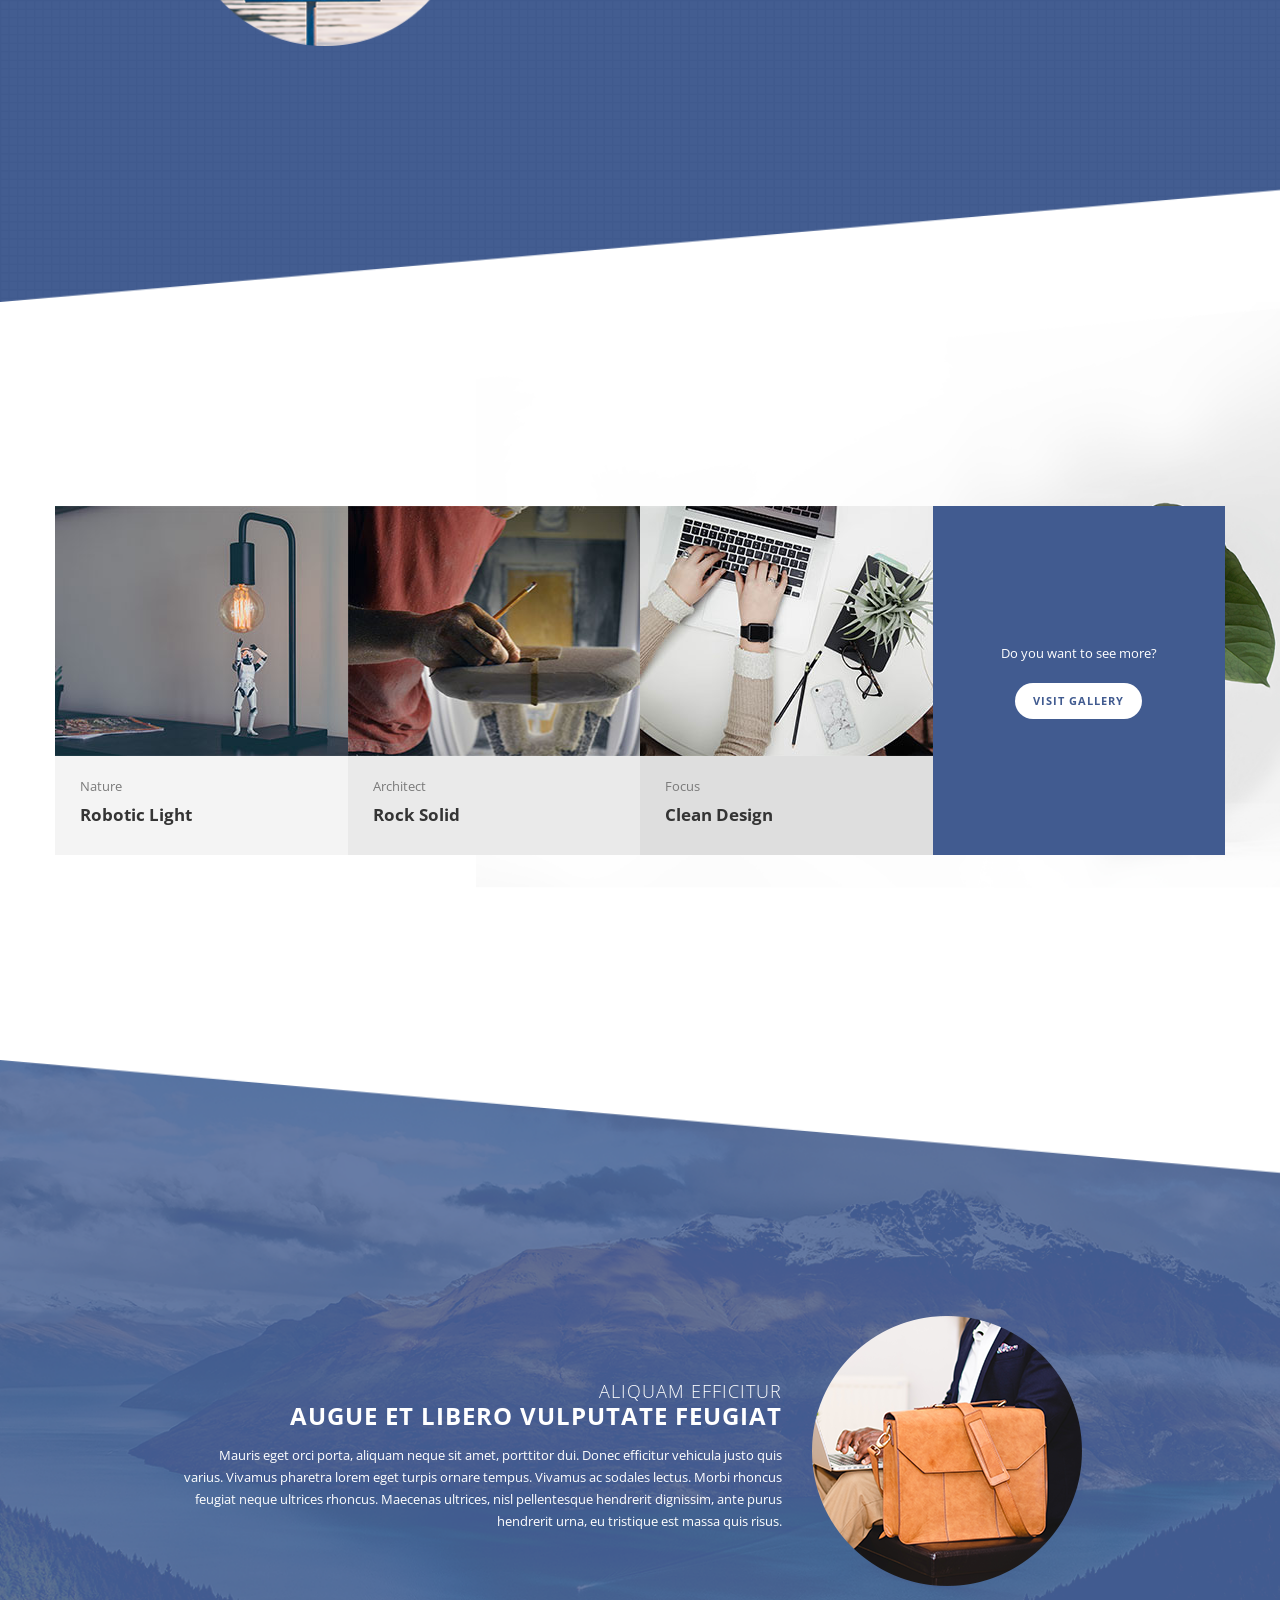
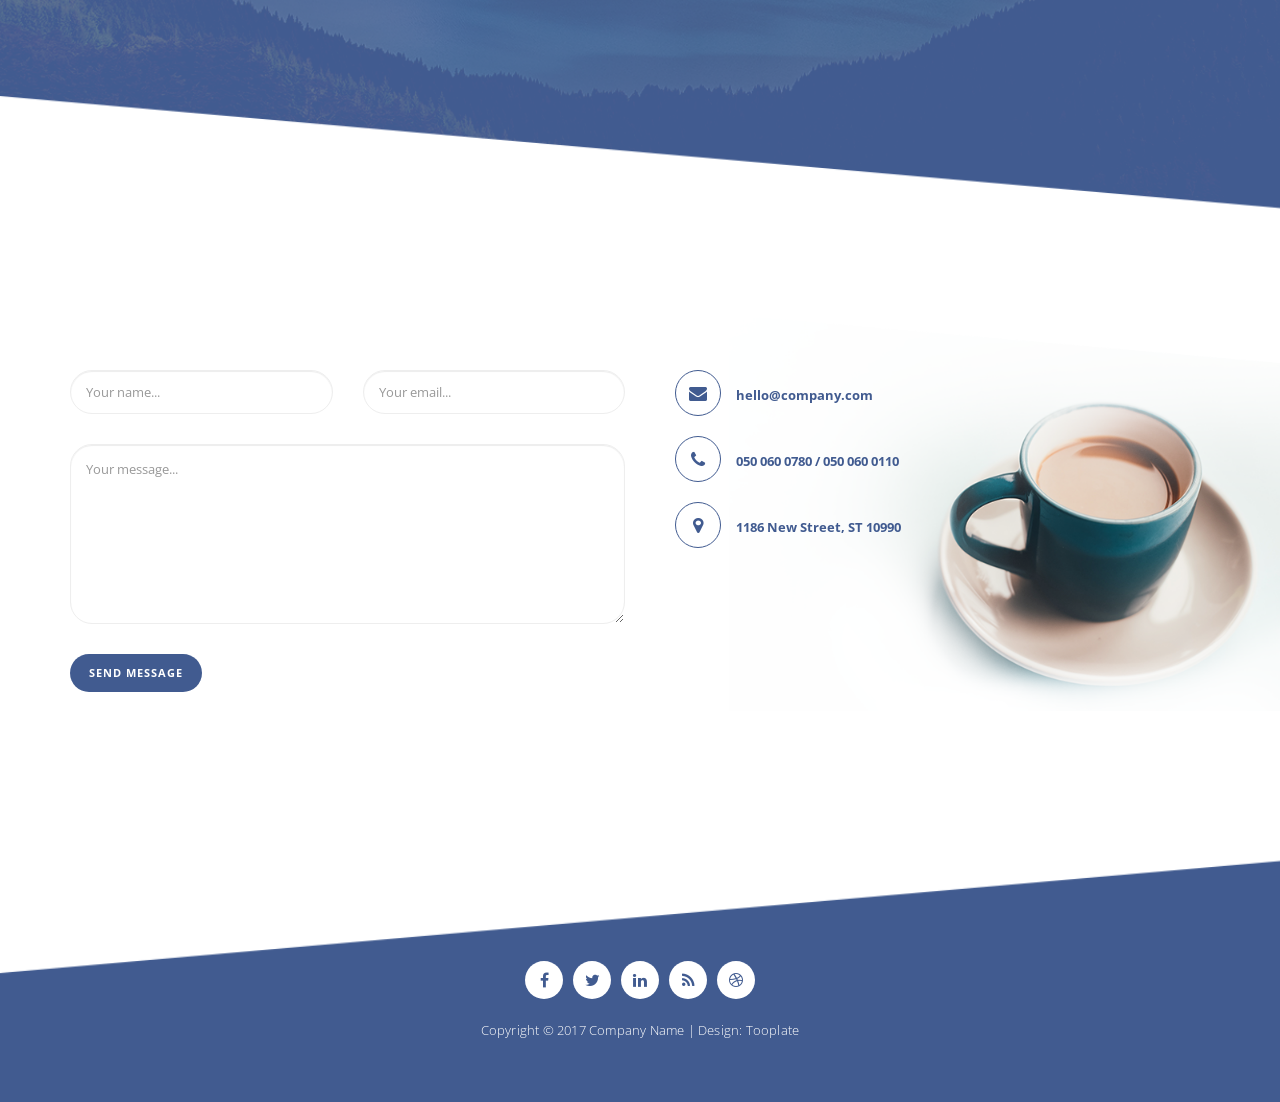
==== commit 0f52da02: "Add files via upload" ====
--- a/index.html
+++ b/index.html
@@ -4,23 +4,6 @@
 <!--[if IE 8]>         <html class="no-js lt-ie9" lang=""> <![endif]-->
 <!--[if gt IE 8]><!--> <html class="no-js" lang=""> <!--<![endif]-->
     <head>
-			<!-- Google tag (gtag.js) -->
-		<script async src="https://www.googletagmanager.com/gtag/js?id=G-7VQSRRHLS7"></script>
-		<script>
-		  window.dataLayer = window.dataLayer || [];
-		  function gtag(){dataLayer.push(arguments);}
-		  gtag('js', new Date());
-
-		  gtag('config', 'G-7VQSRRHLS7');
-		</script>
-		
-		<script type="text/javascript">
-			(function(c,l,a,r,i,t,y){
-				c[a]=c[a]||function(){(c[a].q=c[a].q||[]).push(arguments)};
-				t=l.createElement(r);t.async=1;t.src="https://www.clarity.ms/tag/"+i;
-				y=l.getElementsByTagName(r)[0];y.parentNode.insertBefore(t,y);
-			})(window, document, "clarity", "script", "z0v9w5tnoi");
-		</script>
         <meta charset="utf-8">
         <meta http-equiv="X-UA-Compatible" content="IE=edge,chrome=1">
 <!--
@@ -30,14 +13,11 @@
 http://www.tooplate.com/view/2091-ziggy
 
 -->
-        <title>FORMA — авторська кераміка та майстер-класи в Одесі</title>
-
-		<meta name="description"
-		content="FORMA — керамічна майстерня в Одесі. Авторський посуд, вази ручної роботи та творчі майстер-класи з кераміки.">
-        
+        <title>Ziggy HTML Template</title>
+        <meta name="description" content="">
         <meta name="viewport" content="width=device-width, initial-scale=1">
         
-		<link href="https://fonts.googleapis.com/css2?family=Lora:wght@400;500;600;700&display=swap" rel="stylesheet">
+        <link href="https://fonts.googleapis.com/css?family=Open+Sans:300,400,600,700,800" rel="stylesheet">
         <link rel="apple-touch-icon" href="apple-touch-icon.png">
 
         <link rel="stylesheet" href="css/bootstrap.min.css">
@@ -46,110 +26,18 @@
         <link rel="stylesheet" href="css/tooplate-style.css">
 
         <script src="js/vendor/modernizr-2.8.3-respond-1.4.2.min.js"></script>
-		<style>
-			.coolknopki{
-				padding: 20px;
-				color: #584337;
-				transition: all 0.3s;
-			}
-			.coolknopki:hover {
-				background-color: #584337;
-				color: rgb(255, 253, 248);
-				text-decoration: none;
-			}
-			.icon {
-				overflow: hidden;
-				border-radius: 8px;
-			}
-			.icon img {
-				width: 100%;
-				display: block;
-				transition: transform 0.4s ease;
-			}
-			.icon:hover img {
-				transform: scale(1.08);
-			}
-			html {
-				scroll-behavior: smooth;
-			}
-			.krutayaknopka {
-				text-decoration: none;
-				padding: 10px 18px;
-				display: inline-block;
-				border-radius: 24px;
-				font-size: 11px;
-				text-transform: uppercase;
-				font-weight: 700;
-				background-color: #947462;
-				color: #fff;
-				letter-spacing: 1px;
-				transition: all 0.3s;
-
-			}
-			.krutayaknopka:hover {
-				color: #fff;
-				background-color: #584337;
-				text-decoration: none;
-			}
-			.fon {
-				background-color: rgba(250, 250, 250, 70%);
-				border-radius: 24px;
-			}
-			
-			.krug {
-				border-radius: 50%;
-			} 
-			.description {
-				text-align: justify;
-			}
-			
-			h4 {
-				color: #584337;
-				font-weight: 700;
-			}
-			
-			p {
-				color: #584337;
-			}
-			body,
-			button,
-			input,
-			textarea,
-			select {
-				font-family: 'Lora', serif;
-			}
-
-			p {
-				font-size: 14px;
-				line-height: 1.8;
-				color: #584337;
-			}
-
-			h4 {
-				font-family: 'Lora', serif;
-				font-weight: 600;
-				color: #584337;
-			}
-		</style>
     </head>
-    <body style="background-color: rgb(255, 253, 248)">
-          <div style="position:fixed; background-color: rgb(255, 253, 248); z-index: 99999999; width: 100%; box-shadow: 0 4px 3.8px .2px rgba(0, 0, 0, .22); display: flex;" class="nav-links">
-			<img src= "img\forma logo.png" alt="cool logo" style="width: 50px; height: 50px; margin: 5px">
-			<a href="#home" class="coolknopki">Головна</a>
-			<a href="portfolio-page.html" class="coolknopki">Колекції</a>
-			<a href="#workshop" class="coolknopki">Майстерня</a>
-			<a href="#classes" class="coolknopki">Майстер-класи</a>	
-			<a href="#contacts" class="coolknopki">Контакти</a>
-		  </div>
-
-        <section id="home" class="first-section">
+    <body>
+        
+
+        <section class="first-section">
           <div class="container">
             <div class="row">
               <div class="col-md-12">
                 <div class="text-content">
-                 <h1 style="color: rgb(255, 253, 248)">FORMA</h1>
+                  <h2>Welcome To Ziggy</h2>
                   <div class="line-dec"></div>
-                  <span>Речі, що мають форму й душу</span>
+                  <span>This is clean &amp; professional html template</span>
                 </div>
               </div>
             </div>
@@ -162,37 +50,37 @@
               <div class="col-md-3 col-sm-6">
                 <div class="service-item">
                   <div class="icon">
-                    <img src="img/ручна робота.jpg" alt="">
-                  </div>
-                  <h4>Ручна робота</h4>
-                  <p>Кожен виріб має свої особливості.</p>
-                </div>
-              </div>
-              <div class="col-md-3 col-sm-6">
-                <div class="service-item">
-                  <div class="icon">
-                    <img src="img/природні матеріали.jpg" alt="">
-                  </div>
-                  <h4>Природні матеріали</h4>
-                  <p>Натхнення природою та її формами.</p>
-                </div>
-              </div>
-              <div class="col-md-3 col-sm-6">
-                <div class="service-item">
-                  <div class="icon">
-                    <img src="img/авторські колекції.jpg" alt="">
-                  </div>
-                  <h4>Авторські колекції</h4>
-                  <p>Власний характер кожної серії.</p>
-                </div>
-              </div>
-              <div class="col-md-3 col-sm-6">
-                <div class="service-item">
-                  <div class="icon">
-                    <img src="img/речі на щодня.jpg" alt="">
-                  </div>
-                  <h4>Речі для щодня</h4>
-                  <p>Маленькі радощі у звичних ритуалах.</p>
+                    <img src="img/first-icon.png" alt="">
+                  </div>
+                  <h4>Quick Editing</h4>
+                  <p>Aliquam ex velit, viverra eu tristique vel, rhoncus nec ligula. In vel massa sed dolor pharetra interdum vitae posuere.</p>
+                </div>
+              </div>
+              <div class="col-md-3 col-sm-6">
+                <div class="service-item">
+                  <div class="icon">
+                    <img src="img/second-icon.png" alt="">
+                  </div>
+                  <h4>Responsive Layout</h4>
+                  <p>Sed pulvinar ipsum id leo volutpat, in convallis lectus molestie. Aliquam nisi sapien, faucibus eu consequat id, egestas vitae augue.</p>
+                </div>
+              </div>
+              <div class="col-md-3 col-sm-6">
+                <div class="service-item">
+                  <div class="icon">
+                    <img src="img/third-icon.png" alt="">
+                  </div>
+                  <h4>Quick Support</h4>
+                  <p>Aliquam ex velit, viverra eu tristique vel, rhoncus nec ligula. In vel massa sed dolor pharetra interdum vitae posuere.</p>
+                </div>
+              </div>
+              <div class="col-md-3 col-sm-6">
+                <div class="service-item">
+                  <div class="icon">
+                    <img src="img/fourth-icon.png" alt="">
+                  </div>
+                  <h4>Voice Chat</h4>
+                  <p>Sed pulvinar ipsum id leo volutpat, in convallis lectus molestie. Aliquam nisi sapien, faucibus eu consequat id, egestas vitae augue.</p>
                 </div>
               </div>
             </div>
@@ -203,12 +91,12 @@
           <div class="container">
             <div class="row">
               <div class="col-md-10 col-md-offset-1">
-                <div class="left-image col-md-4" >
-                  <img src="img/від глини до виробу.jpg" class="krug" alt="">
-                </div>
-                <div class="right-text col-md-8 fon">
-                  <h4 style="margin-top: 15px">Від глини до виробу</h4>
-                  <p class="description">За кожною формою стоїть особливий процес — від першого дотику до глини до завершального випалювання. Ми ретельно працюємо над силуетом кожного виробу, підбираємо відтінки глазурі та експериментуємо з фактурами, щоб створювати кераміку, яка поєднує красу, практичність і природність. Кожен етап потребує часу, терпіння та уваги до найменших деталей.</p>
+                <div class="left-image col-md-4">
+                  <img src="img/left-image.png" alt="">
+                </div>
+                <div class="right-text col-md-8">
+                  <h4><em>Integer suscipit</em><br>Nullam volutpat mi vel</h4>
+                  <p>Nulla tempor lectus at mauris bibendum porttitor. Aenean ultrices orci id nibh sodales, vel suscipit arcu vulputate. Pellentesque hendrerit diam quis leo dignissim, lacinia interdum nunc volutpat. Morbi lobortis mattis lectus, a dictum augue lobortis non. Fusce eu nulla sagittis, scelerisque eros fringilla, commodo dolor.</p>
                 </div>
               </div>
             </div>
@@ -220,110 +108,89 @@
             <div class="row">
               <div class="col-md-3 col-sm-6">
                 <div class="portfolio-item first-item">
-                  <div class="image icon" style="border-radius:0">
-                    <a href="img/01-big-item.jpg" data-lightbox="image-1"><img src="img/щоденні ритуали.jpg"></a>
+                  <div class="image">
+                    <a href="img/01-big-item.jpg" data-lightbox="image-1"><img src="img/first-item.jpg"></a>
                   </div>
                   <div class="text">
-                    <span>FORMA DAILY</span>
-                    <h4>Посуд для щоденних ритуалів.</h4>
+                    <span>Nature</span>
+                    <h4>Robotic Light</h4>
                   </div>
                 </div>
               </div>
               <div class="col-md-3 col-sm-6">
                 <div class="portfolio-item second-item">
-                  <div class="image icon" style="border-radius:0">
-                    <a href="img/02-big-item.jpg" data-lightbox="image-1"><img src="img/свічки2.jpg"></a>
+                  <div class="image">
+                    <a href="img/02-big-item.jpg" data-lightbox="image-1"><img src="img/second-item.jpg"></a>
                   </div>
                   <div class="text">
-                    <span>GLOW</span>
-                    <h4>Світло, що набуває форми.</h4>
+                    <span>Architect</span>
+                    <h4>Rock Solid</h4>
                   </div>
                 </div>
               </div>
               <div class="col-md-3 col-sm-6">
                 <div class="portfolio-item third-item">
-                  <div class="image icon" style="border-radius:0">
-                    <a href="img/03-big-item.jpg" data-lightbox="image-1"><img src="img/декор і плавні силуети.jpg"></a>
+                  <div class="image">
+                    <a href="img/03-big-item.jpg" data-lightbox="image-1"><img src="img/third-item.jpg"></a>
                   </div>
                   <div class="text">
-                    <span>SILTA</span>
-                    <h4>Вази, натхненні природою.</h4>
+                    <span>Focus</span>
+                    <h4>Clean Design</h4>
                   </div>
                 </div>
               </div>
               <div class="col-md-3 col-sm-6">
                 <div class="send-to-portfolio">
-                  <span>Знайди свою форму.</span>
+                  <span>Do you want to see more?</span>
                   <div class="primary-button">
-                    <a href="portfolio-page.html">Усі вироби</a>
-                  </div>
-                </div>
-              </div>
-            </div>
-          </div>
-        </section>
-
-        <section id="workshop" class="fivth-section">
+                    <a href="portfolio-page.html">Visit gallery</a>
+                  </div>
+                </div>
+              </div>
+            </div>
+          </div>
+        </section>
+
+        <section class="fivth-section">
           <div class="container">
             <div class="row">
               <div class="col-md-10 col-md-offset-1"> 
-                <div class="left-text col-md-8 fon">
-                  <h4 style="margin-top: 15px">Місце, де народжуються форми</h4>
-                  <p class="description">FORMA — це простір творчості, де глина перетворюється на предмети з власним характером. Ми досліджуємо природні форми, поєднуємо різні фактури та відтінки, шукаючи красу в простоті й невеликих недосконалостях. Для нас кожен виріб — це не просто предмет інтер'єру, а результат творчого пошуку, ручної праці та любові до своєї справи. Ми віримо, що саме індивідуальність робить речі по-справжньому особливими.</p>
+                <div class="left-text col-md-8">
+                  <h4><em>Aliquam efficitur</em><br>augue et libero vulputate feugiat</h4>
+                  <p>Mauris eget orci porta, aliquam neque sit amet, porttitor dui. Donec efficitur vehicula justo quis varius. Vivamus pharetra lorem eget turpis ornare tempus. Vivamus ac sodales lectus. Morbi rhoncus feugiat neque ultrices rhoncus. Maecenas ultrices, nisl pellentesque hendrerit dignissim, ante purus hendrerit urna, eu tristique est massa quis risus.</p>
                 </div>
                 <div class="right-image col-md-4">
-                  <img src="img/історія форми.jpg" class="krug"  alt="">
-                </div>
-              </div>
-            </div>
-          </div>
-        </section>
-		
-		<section id="classes" class="second-section">
-          <div class="container">
-            <div class="row">
-				<div class="col-md-10 col-md-offset-1">
-					<div class="left-image col-md-4">
-					  <img src="img/майстеркласи.jpg" class="kartinka krug"  alt="">
-					</div>
-					<div class="right-text col-md-8">
-					  <h4>Спробуй створити своє!</h4>
-					  <p class="description">Познайомся з глиною ближче на творчих майстер-класах FORMA! Це можливість відволіктися від щоденних турбот, спробувати щось нове та власноруч створити унікальний керамічний виріб. Ми познайомимо тебе з основами роботи з глиною, допоможемо на кожному етапі й дамо простір для власних ідей. Неважливо, чи маєш ти досвід, — головне бажання творити й насолоджуватися процесом.</p>
-					</div>
-					<div>
-						<a href="#contacts" class="krutayaknopka" style="margin-left: 15px">ЗАПИСАТИСЯ НА МАЙСТЕР-КЛАС</a>
-					</div>
-				</div>
-            </div>
-          </div>
-        </section>
-
-        <section id="contacts" class="sixth-section">
-          <div class="container">
-            <div class="row">
-				<h4 style= "padding-left:25px">Створимо щось разом?</h4>
-				<p style= "padding-left:25px">Напиши нам щодо замовлення, співпраці або участі в майстер-класі.</p>
+                  <img src="img/right-image.png" alt="">
+                </div>
+              </div>
+            </div>
+          </div>
+        </section>
+
+        <section class="sixth-section">
+          <div class="container">
+            <div class="row">
               <div class="col-md-6">
                 <div class="row">
                   <form id="contact" action="" method="post">
                     <div class="col-md-6">
                       <fieldset>
-                        <input name="name" type="text" class="form-control" id="name" placeholder="Твоє ім'я" required="">
+                        <input name="name" type="text" class="form-control" id="name" placeholder="Your name..." required="">
                       </fieldset>
                     </div>
                     <div class="col-md-6">
                       <fieldset>
-                        <input name="email" type="email" class="form-control" id="email" placeholder="Електронна пошта" required="">
+                        <input name="email" type="email" class="form-control" id="email" placeholder="Your email..." required="">
                       </fieldset>
                     </div>
                     <div class="col-md-12">
                       <fieldset>
-                        <textarea name="message" rows="6" class="form-control" id="message" placeholder="Чим ми можемо допомогти?" required=""></textarea>
+                        <textarea name="message" rows="6" class="form-control" id="message" placeholder="Your message..." required=""></textarea>
                       </fieldset>
                     </div>
                     <div class="col-md-12">
                       <fieldset>
-                        <button type="submit" id="form-submit" class="btn">НАДІСЛАТИ</button>
+                        <button type="submit" id="form-submit" class="btn">Send Message</button>
                       </fieldset>
                     </div>
                   </form>
@@ -332,9 +199,9 @@
               <div class="col-md-5">
                 <div class="right-info">
                   <ul>
-                    <li><a href="#"><i class="fa fa-envelope"></i>forma@ceramick.com</a></li>
+                    <li><a href="#"><i class="fa fa-envelope"></i>hello@company.com</a></li>
                     <li><a href="#"><i class="fa fa-phone"></i>050 060 0780 / 050 060 0110</a></li>
-                    <li><a href="#"><i class="fa fa-map-marker"></i>м.Одеса, вул.Привокзальна площа 2</a></li>
+                    <li><a href="#"><i class="fa fa-map-marker"></i>1186 New Street, ST 10990</a></li>
                   </ul>
                 </div>
               </div>
@@ -347,21 +214,15 @@
             <div class="row">
               <div class="col-md-12">
                 <ul>
-					<li>
-						<a href="https://www.instagram.com/a.valaku?cplk=MWNodnZlajVlbTN4bg=="
-						   target="_blank"
-						   rel="noopener noreferrer"
-						   aria-label="Instagram FORMA">
-							<i class="fa fa-instagram" aria-hidden="true"></i>
-						</a>
-					</li>
-				</ul>
-                <p class="copyright">
-					&copy; 2026 Forma | Увага! Цей веб-сайт є навчальним проєктом,
-					створеним виключно з освітньою метою в межах навчального курсу.
-					Сайт не здійснює комерційної діяльності, не надає платних послуг
-					і не призначений для отримання прибутку. Зробила сайт: Уколова Каміла
-				</p>
+                  <li><a href="https://www.facebook.com/tooplate"><i class="fa fa-facebook"></i></a></li>
+                  <li><a href="#"><i class="fa fa-twitter"></i></a></li>
+                  <li><a href="#"><i class="fa fa-linkedin"></i></a></li>
+                  <li><a href="#"><i class="fa fa-rss"></i></a></li>
+                  <li><a href="#"><i class="fa fa-dribbble"></i></a></li>
+                </ul>
+                <p>Copyright &copy; 2017 Company Name 
+                        
+                        | Design: <a href="https://www.facebook.com/tooplate" target="_parent">Tooplate</a></p>
               </div>
             </div>
           </div>
--- a/css/tooplate-style.css
+++ b/css/tooplate-style.css
@@ -17,7 +17,7 @@
 }
 
 body {
-    font-family: 'Lora', serif;
+	font-family: 'Open Sans', sans-serif;
 }
 
 p {
@@ -36,16 +36,14 @@
 	font-weight: 700;
 	letter-spacing: 1px;
 }
-section[id] {
-    scroll-margin-top: 70px;
-}
+
 
 /* ======================
 ----- FIRST SECTION------
 =======================*/
 
 .first-section {
-	background-image: url(../img/first-section-new1.png);
+	background-image: url(../img/first-section-bg.png);
 	background-size: cover;
 	width: 100%;
 	background-repeat: no-repeat;
@@ -98,6 +96,7 @@
 
 .second-section h4 {
 	font-size: 16px;
+	color: #415b90;
 	margin-top: 25px;
 	margin-bottom: 15px;
 }
@@ -108,7 +107,7 @@
 =======================*/
 
 .third-section {
-	background-image: url(../img/third-section-new.png);
+	background-image: url(../img/third-section-bg.png);
 	background-size: cover;
 	width: 100%;
 	background-repeat: no-repeat;
@@ -116,12 +115,6 @@
 }
 
 .third-section .left-image img {
-	width: 100%;
-	overflow: hidden;
-	text-align: center;
-}
-
-.kartinka {
 	width: 100%;
 	overflow: hidden;
 	text-align: center;
@@ -139,6 +132,7 @@
 
 .third-section h4 {
 	margin-top: 60px;
+	color: #fff;
 	font-size: 24px;
 	font-weight: 700;
 	text-transform: uppercase;
@@ -146,6 +140,7 @@
 }
 
 .third-section p {
+	color: #fff;
 	margin-top: 15px;
 }
 
@@ -155,7 +150,7 @@
 =======================*/
 
 .fourth-section {
-	background-image: url(../img/fourth-section-new.png);
+	background-image: url(../img/fourth-section-bg.png);
 	background-size: cover;
 	width: 100%;
 	background-repeat: no-repeat;
@@ -170,24 +165,22 @@
 .fourth-section .portfolio-item img {
 	width: 100%;
 	overflow: hidden;
-	aspect-ratio: 1/1;
 }
 
 .fourth-section .first-item .text {
-	background-color: #4f473a0e;
+	background-color: #f4f4f4;
 }
 
 .fourth-section .second-item .text {
-	background-color: #4f473a1c;
+	background-color: #eaeaea;
 }
 
 .fourth-section .third-item .text {
-	background-color: #4f473a33;
+	background-color: #dedede;
 }
 
 .fourth-section .portfolio-item .text {
 	padding: 20px 25px;
-	height: 120px;
 }
 
 .fourth-section .portfolio-item .text span {
@@ -197,11 +190,12 @@
 
 .fourth-section .portfolio-item .text h4 {
 	font-size: 17px;
+	color: #343434;
 	font-weight: 700;
 }
 
 .fourth-section .send-to-portfolio {
-	background-color: #947462;
+	background-color: #415b90;
 	text-align: center;
 	padding:  46.7% 0px;
 }
@@ -218,73 +212,22 @@
 
 .fourth-section .send-to-portfolio .primary-button a {
 	background-color: #fff;
-	color: #584337;
+	color: #415b90;
+}
+
+.fourth-section .send-to-portfolio .primary-button a:hover {
+	background-color: #22304d;
+	color: #fff;
 	transition: all 0.3s;
 }
 
-.fourth-section .send-to-portfolio .primary-button a:hover {
-	background-color: #584337;
-	color: #fff;
-
-}
-
-.fourth-section .row {
-    display: flex;
-    align-items: stretch;
-}
-
-.fourth-section .row > .col-md-3 {
-    display: flex;
-    flex-direction: column;
-}
-
-.fourth-section .portfolio-item {
-    width: 100%;
-    display: flex;
-    flex-direction: column;
-    height: 100%;
-}
-
-.fourth-section .portfolio-item .image {
-    flex-shrink: 0;
-}
-
-.fourth-section .portfolio-item .text {
-    flex: 1;
-}
-
-.fourth-section .send-to-portfolio {
-    width: 100%;
-    height: 100%;
-    padding: 20px;
-    display: flex;
-    flex-direction: column;
-    justify-content: center;
-    align-items: center;
-    box-sizing: border-box;
-    text-align: center;
-}
-@media (max-width: 767px) {
-    .fourth-section .row {
-        display: block;
-    }
-
-    .fourth-section .row > .col-md-3 {
-        display: block;
-    }
-
-    .fourth-section .send-to-portfolio {
-        min-height: 220px;
-        height: auto;
-    }
-}
 
 /* ======================
 ----- FIVTH SECTION------
 =======================*/
 
 .fivth-section {
-	background-image: url(../img/fivth-section-new.png);
+	background-image: url(../img/fivth-section-bg.png);
 	background-size: cover;
 	width: 100%;
 	background-repeat: no-repeat;
@@ -314,6 +257,7 @@
 
 .fivth-section h4 {
 	margin-top: 60px;
+	color: #fff;
 	font-size: 24px;
 	font-weight: 700;
 	text-transform: uppercase;
@@ -321,6 +265,7 @@
 }
 
 .fivth-section p {
+	color: #fff;
 	margin-top: 15px;
 }
 
@@ -330,7 +275,7 @@
 =======================*/
 
 .sixth-section {
-	background-image: url(../img/sixth-section-new.png);
+	background-image: url(../img/sixth-section-bg.png);
 	background-size: cover;
 	width: 100%;
 	background-repeat: no-repeat;
@@ -373,16 +318,15 @@
 	font-size: 11px;
 	text-transform: uppercase;
 	font-weight: 700;
-	background-color: #947462;
+	background-color: #415b90;
 	color: #fff;
 	letter-spacing: 1px;
+}
+
+.sixth-section button:hover {
+	color: #fff;
+	background-color: #22304d;
 	transition: all 0.3s;
-
-}
-
-.sixth-section button:hover {
-	color: #fff;
-	background-color: #584337;
 }
 
 .sixth-section .right-info {
@@ -399,13 +343,13 @@
 	display: block;
 	font-size: 13px;
 	font-weight: 700;
-	color: #584337;
+	color: #415b90;
 	margin-bottom: 20px;
 }
 
 .sixth-section .right-info ul li a {
 	text-decoration: none;
-	color: #584337;
+	color: #415b90;
 }
 
 .sixth-section .right-info ul li i {
@@ -415,9 +359,9 @@
 	height: 46px;
 	line-height: 46px;
 	text-align: center;
-	color: #584337;
+	color: #415b90;
 	border-radius: 50%;
-	border: 1px solid #584337;
+	border: 1px solid #415b90;
 	font-size: 18px;
 }
 
@@ -427,7 +371,7 @@
 
 footer {
 	text-align: center;
-	background-image: url(../img/footer-new.png);
+	background-image: url(../img/footer-bg.png);
 	background-size: cover;
 	width: 100%;
 	background-repeat: no-repeat;
@@ -446,23 +390,21 @@
 }
 
 footer ul li a {
-    font-size: 20px;
-    color: #947462;
-    display: inline-flex;
-    align-items: center;
-    justify-content: center;
-    width: 44px;
-    height: 44px;
-    text-align: center;
-    background-color: #fffdf8;
-    border-radius: 50%;
-    transition: all 0.3s ease;
-    text-decoration: none;
+	font-size: 16px;
+	color: #415b90;
+	display: inline-block;
+	width: 38px;
+	height: 38px;
+	line-height: 38px;
+	text-align: center;
+	background-color: #fff;
+	border-radius: 50%;
 }
 
 footer ul li a:hover {
-    background-color: #584337;
-    color: #fffdf8;
+	background-color: #22304d;
+	color: #415b90;
+	transition: all 0.3s;
 }
 
 footer p {
@@ -483,7 +425,7 @@
 }
 
 footer a:hover {
-	color: #fff;
+	color: #3CF;
 }
 
 
@@ -492,11 +434,11 @@
 ======================*/
 
 .first-gallery-section {
-	background-image: url(../img/first-section-new1.png);
+	background-image: url(../img/heading-bg.png);
 	background-size: cover;
 	width: 100%;
 	background-repeat: no-repeat;
-	padding: 20% 0px 20% 0px;
+	padding: 10% 0px 15% 0px;
 }
 
 .first-gallery-section .text-content {
@@ -570,22 +512,21 @@
 
 .filter-categories ul li span {
   cursor: pointer;
-  color: #947462;
+  color: #7a7a7a;
   border-radius: 25px;
-  background: #fffdf8;
+  background: white;
   display: inline-block;
-  border: 1px solid #947462;
+  border: 1px solid #ddd;
   padding: 10px 18px;
   font-size: 11px;
   text-transform: uppercase;
   font-weight: 700;
-  transition: all 0.3s
 }
 
 .filter-categories ul li.active span {
-  background: #947462;
+  background: #415b90;
   color: white;
-  border: 1px solid #947462;
+  border: 1px solid #415b90;
 }
 
 .projects-holder .mix {
@@ -619,16 +560,17 @@
 .content-wrapper .project-item .text {
 	text-align: left;
 	padding: 20px 25px;
-	background-color: #4f473a0e;
-	height: 120px
+	background-color: #f4f4f4;
 }
 
 .content-wrapper .project-item .text span {
 	font-size: 13px;
+	color: #7a7a7a;
 }
 
 .content-wrapper .project-item .text h4 {
 	font-size: 17px;
+	color: #343434;
 	font-weight: 700;
 }
 
@@ -640,10 +582,7 @@
 @media (max-width: 1200px){
 
 	.fourth-section .send-to-portfolio {
-		padding:  50% 0px;
-		height: 362.5px;
-		display: grid;
-        place-content: center;
+		padding:  47.5% 0px;
 	}
 
 	.gallery-page .portfolio-items  {
@@ -667,10 +606,6 @@
 	}
 
 	.third-section .left-image img {
-		width: 50%;
-	}
-	
-	.kartinka {
 		width: 50%;
 	}
 
@@ -1018,24 +953,4 @@
   cursor: pointer;
   filter: progid:DXImageTransform.Microsoft.Alpha(Opacity=100);
   opacity: 1;
-}
-
-footer .copyright {
-    max-width: 850px;
-    margin: 25px auto 15px;
-    padding: 0 20px;
-    font-size: 14px;
-    line-height: 1.8;
-    font-weight: 400;
-    color: #fffdf8;
-    text-align: center;
-    box-sizing: border-box;
-}
-
-@media (max-width: 600px) {
-    footer .copyright {
-        padding: 0 15px;
-        font-size: 12px;
-        line-height: 1.7;
-    }
-}
+}
